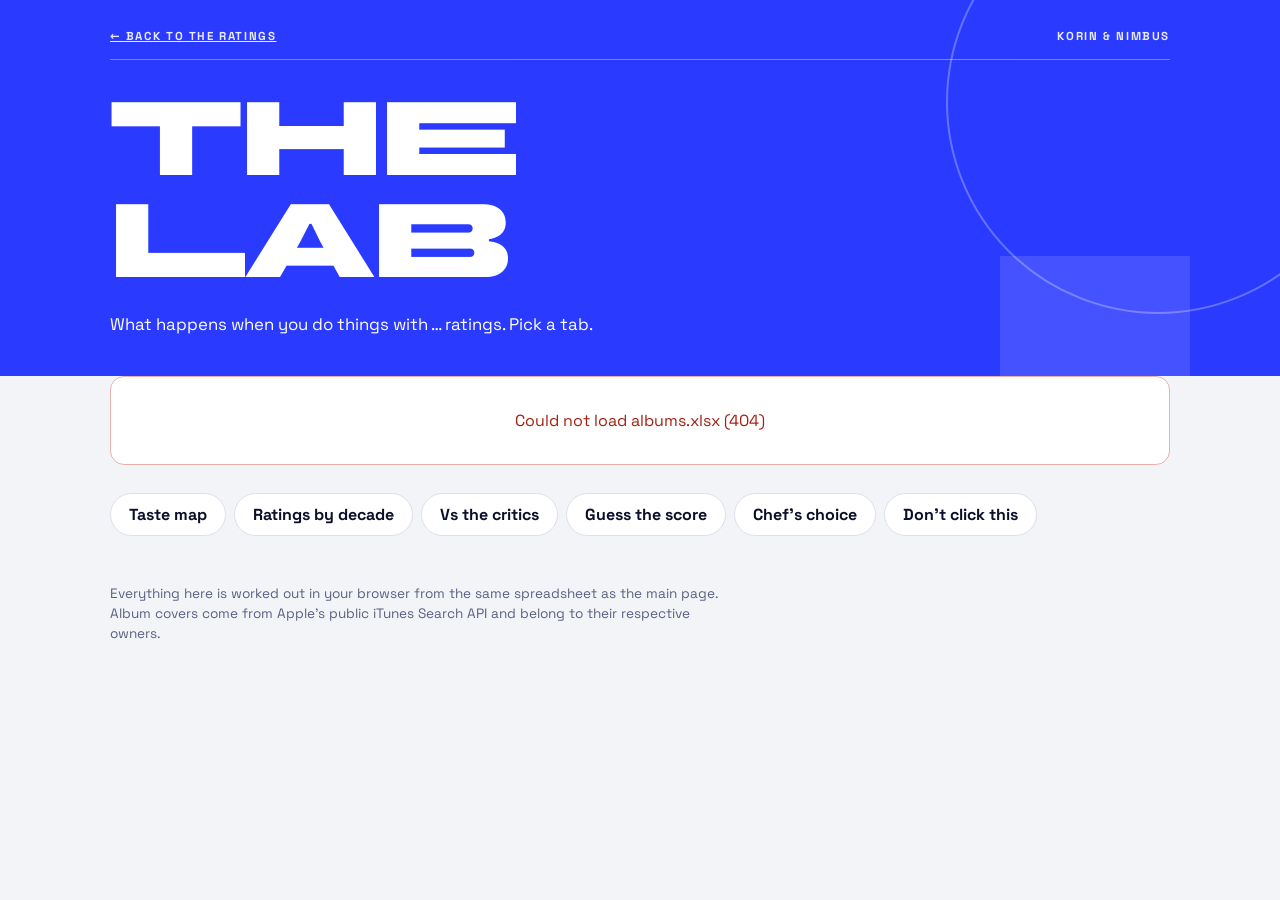
==== lab.html @ 5927545f "Major changed Major changes, backup locally saved." ====
<!DOCTYPE html>
<html lang="en">
<head>
<meta charset="UTF-8">
<meta name="viewport" content="width=device-width, initial-scale=1">
<title>The Lab – Korin &amp; Nimbus</title>
<meta name="description" content="A taste map, ratings by decade, us versus the critics, a guess-the-score game, recommendations and hot takes.">
<link rel="stylesheet" href="style.css">
<style>
/* ---- Guess the score: fixes ---- */
.g-main { grid-template-columns: 190px minmax(0, 1fr); align-items: start; }
.g-main > .cover { grid-area: auto; width: 100%; }      /* this was the stray little window: the cover was being put in the wrong grid cell */
.g-sliders { grid-template-columns: minmax(0, 1fr) minmax(0, 1fr); }
.g-res .score { min-width: 104px; }
.slider label { display: block; font-weight: 700; margin-bottom: 2px; }
.gval { display: flex; align-items: center; gap: 12px; height: 46px; }       /* fixed height = nothing jumps while you slide */
.gv { font-family: var(--font-display); font-size: 2rem; line-height: 1; white-space: nowrap; min-width: 6.2rem; }
.gv.jim { font-size: 1.55rem; background: linear-gradient(135deg, #f7c82a, #a87400 60%, #f0b90b); -webkit-background-clip: text; background-clip: text; color: transparent; }
.gg { font-size: .7rem; font-weight: 700; text-transform: uppercase; letter-spacing: .1em; width: 5.2em; text-align: center; padding: 4px 0; border-radius: 99px; border: 1px solid rgba(11,15,42,.12); }
.slider .ends { font-variant-numeric: tabular-nums; }
@media (max-width: 720px) { .g-main { grid-template-columns: minmax(0, 1fr); } .g-main > .cover { max-width: 190px; } .g-sliders { grid-template-columns: minmax(0, 1fr); } .gv { min-width: 0; } }

/* ---- shared bits for the new tabs ---- */
.pillrow { display: flex; flex-wrap: wrap; gap: 8px; margin: 0 0 14px; align-items: center; }
.pillrow .lbl { font-size: .72rem; font-weight: 700; letter-spacing: .12em; text-transform: uppercase; color: var(--muted); margin-right: 4px; }
.pillbtn { background: var(--card); border: 1px solid var(--line); border-radius: 99px; padding: 6px 14px; font-weight: 700; font-size: .85rem; cursor: pointer; }
.pillbtn[aria-pressed="true"] { background: var(--ink); border-color: var(--ink); color: #fff; }
.callout { background: var(--card); border: 1px dashed #b9bfd8; border-radius: 14px; padding: 20px 22px; max-width: 70ch; }
.callout h3 { margin: 0 0 8px; }
.callout code { background: var(--soft); padding: 1px 7px; border-radius: 6px; font-size: .92em; }
.callout ol { margin: 8px 0 0; padding-left: 20px; }
.glists { display: grid; grid-template-columns: repeat(auto-fit, minmax(300px, 1fr)); gap: 22px; margin-top: 26px; }
.glists h3 { margin: 0 0 4px; font-size: 1.05rem; }
.glists .hint { margin: 0 0 10px; color: var(--muted); font-size: .88rem; }
.glists a { display: block; padding: 8px 12px; margin-bottom: 7px; border: 1px solid var(--line); border-radius: 9px; background: var(--card); text-decoration: none; }
.glists a:hover { border-color: var(--blue); }
.glists a em { float: right; font-style: normal; font-weight: 700; color: var(--blue); margin-left: 10px; font-variant-numeric: tabular-nums; }
.glists a span { color: var(--muted); font-size: .85rem; }
.keyline { display: flex; flex-wrap: wrap; gap: 6px 20px; margin: 0 0 10px; font-size: .88rem; font-weight: 700; }

/* ---- Chef's choice ---- */
.chips { display: flex; flex-wrap: wrap; gap: 5px; margin: 0 0 2px; }
.chip { font-size: .66rem; font-weight: 700; letter-spacing: .1em; text-transform: uppercase; padding: 3px 9px; border-radius: 99px; background: var(--soft); color: var(--blue); }
.shelf-card .chips { margin-top: 2px; }
.rec-card { margin-top: 6px; }
.rec-reason { font-size: 1.02rem; margin: 14px 0 0; max-width: 60ch; }
.shelf { display: grid; grid-template-columns: repeat(auto-fill, minmax(180px, 1fr)); gap: 14px; margin-top: 12px; }
.shelf-card { background: var(--card); border: 1px solid var(--line); border-radius: 12px; padding: 10px; display: flex; flex-direction: column; gap: 6px; text-decoration: none; }
.shelf-card:hover { border-color: var(--blue); }
.shelf-card .cover { width: 100%; }
.shelf-card b { line-height: 1.15; }
.shelf-card small { color: var(--muted); }
.shelf-card .note { margin: 2px 0 0; padding-left: 10px; border-left: 3px solid var(--blue); font-size: .9rem; }
.shelf-card .sc { font-size: .82rem; font-weight: 700; margin-top: auto; padding-top: 4px; }
.sec-h { margin: 30px 0 2px; font-size: 1.15rem; }

/* ---- Hot takes ---- */
.warn { max-width: 560px; margin: 28px 0; text-align: center; background: var(--card); border: 2px solid var(--ink); border-radius: 16px; padding: 30px 22px; }
.warn .big { font-family: var(--font-display); font-size: clamp(1.8rem, 7vw, 3rem); color: #d1261b; line-height: 1; margin-bottom: 10px; }
.warn p { margin: 0 0 18px; color: var(--muted); }
.feed { display: grid; grid-template-columns: minmax(0, 1fr); gap: 18px; max-width: 700px; margin-top: 6px; }
.post { background: var(--card); border: 1px solid var(--line); border-radius: 14px; padding: 14px 16px 16px; }
.post.dilemma { border-left: 6px solid var(--blue); }
.post .vs { overflow-wrap: break-word; font-family: var(--font-display); font-size: clamp(1.05rem, 4vw, 1.8rem); line-height: 1.15; margin: 0 0 12px; }
.post .vs i { font-style: normal; color: var(--muted); padding: 0 .35em; font-size: .7em; }
.take { display: grid; grid-template-columns: 38px 1fr; gap: 4px 12px; margin-top: 12px; }
.avatar { width: 38px; height: 38px; display: grid; place-items: center; color: #fff; font-weight: 700; }
.avatar.n { background: var(--s1); border-radius: 50%; }
.avatar.k { background: var(--s2); border-radius: 9px; }
.take .who { font-weight: 700; }
.take .who small { color: var(--muted); font-weight: 400; margin-left: 6px; }
.take p { margin: 2px 0 0; font-size: 1.02rem; white-space: pre-line; }
.notake { margin: 0; color: var(--muted); font-style: italic; }
.bynum { margin-top: 14px; padding: 10px 12px; border-radius: 10px; background: var(--paper); font-size: .88rem; }
.bynum b { font-size: .68rem; letter-spacing: .12em; text-transform: uppercase; color: var(--muted); display: block; margin-bottom: 4px; }
.bynum div + div { margin-top: 2px; }
.bynum .verdict { margin-top: 6px; font-weight: 700; color: var(--blue); }
</style>
</head>
<body>
<header class="masthead lab-head">
  <div class="wrap">
    <div class="topline"><a href="index.html">← Back to the ratings</a><span>Korin &amp; Nimbus</span></div>
    <h1>The<br>Lab</h1>
    <div class="intro">
      <p>What happens when you do things with <span class="js-total">…</span> ratings. Pick a tab.</p>
    </div>
  </div>
</header>

<main class="wrap">
  <div id="problem"></div>
  <div class="tabs" role="tablist" aria-label="Lab sections">
    <button class="tab" role="tab" id="tab-map" aria-controls="panel-map" data-tab="map">Taste map</button>
    <button class="tab" role="tab" id="tab-decades" aria-controls="panel-decades" data-tab="decades">Ratings by decade</button>
    <button class="tab" role="tab" id="tab-critics" aria-controls="panel-critics" data-tab="critics">Vs the critics</button>
    <button class="tab" role="tab" id="tab-guess" aria-controls="panel-guess" data-tab="guess">Guess the score</button>
    <button class="tab" role="tab" id="tab-chef" aria-controls="panel-chef" data-tab="chef">Chef’s choice</button>
    <button class="tab" role="tab" id="tab-takes" aria-controls="panel-takes" data-tab="takes">Don’t click this</button>
  </div>

  <!-- 1. TASTE MAP -->
  <section class="tabpanel" role="tabpanel" id="panel-map" aria-labelledby="tab-map" hidden>
    <h2 class="lab-h">Where do we agree, and where don’t we?</h2>
    <p class="lab-sub">Every dot is an album. <span class="nm1"></span>’s score runs left to right, <span class="nm2"></span>’s runs bottom to top. Dots on the line are albums we scored the same. Hover or tap a dot, then open it.</p>
    <div class="filters"><label class="check"><input type="checkbox" id="only2"> Only albums where we differ by 2 or more points</label><span class="count" id="mapcount"></span></div>
    <div class="readout" id="mapfacts"></div>
    <div class="chart-box" id="mapbox"><div class="tip" id="maptip" hidden></div></div>
    <div id="mapsel"><p class="sel-hint">Tap a dot to see the album.</p></div>
    <details class="tableview"><summary>View as table</summary><div class="tablewrap" id="maptable"></div></details>
  </section>

  <!-- 2. DECADES -->
  <section class="tabpanel" role="tabpanel" id="panel-decades" aria-labelledby="tab-decades" hidden>
    <h2 class="lab-h">How much do we like each decade?</h2>
    <p class="lab-sub">The average rating of every album released in that decade. Faded rows have fewer than 3 albums, so read them with a pinch of salt. Click a decade to see its best albums.</p>
    <div class="readout" id="decfacts"></div>
    <div class="chart-box" id="decbox">
      <div class="dlegend" aria-hidden="true"><span><i class="key n"></i><span class="nm1"></span></span><span><i class="key k"></i><span class="nm2"></span></span></div>
      <div class="dhead"><span></span><div class="dscale" id="decscale"></div><span></span></div>
      <div id="decrows"></div>
      <div class="tip" id="dectip" hidden></div>
    </div>
    <details class="tableview"><summary>View as table</summary><div class="tablewrap" id="dectable"></div></details>
  </section>

  <!-- 3. VS THE CRITICS -->
  <section class="tabpanel" role="tabpanel" id="panel-critics" aria-labelledby="tab-critics" hidden>
    <h2 class="lab-h">Us versus <span class="critic-name"></span></h2>
    <div id="critsetup" hidden></div>
    <div id="critmain" hidden>
      <p class="lab-sub">Every dot is an album: the critics’ score runs left to right, ours bottom to top. Above the line we liked it more than they did; below it they liked it more than we did.</p>
      <div class="pillrow" id="critwho"><span class="lbl">Show</span></div>
      <div class="readout" id="critfacts"></div>
      <div class="chart-box" id="critbox"><div class="tip" id="crittip" hidden></div></div>
      <div id="critsel"><p class="sel-hint">Tap a dot to see the album.</p></div>
      <div class="glists" id="critlists"></div>
      <details class="tableview"><summary>View as table</summary><div class="tablewrap" id="crittable"></div></details>
    </div>
  </section>

  <!-- 4. GUESS THE SCORE -->
  <section class="tabpanel" role="tabpanel" id="panel-guess" aria-labelledby="tab-guess" hidden>
    <h2 class="lab-h">Guess the score</h2>
    <p class="lab-sub">Five albums. For each one, guess what <span class="nm1"></span> and <span class="nm2"></span> gave it. The closer you are, the more points. Up to 100 per album.</p>
    <div class="game" id="gamebox"></div>
  </section>

  <!-- 5. CHEF'S CHOICE -->
  <section class="tabpanel" role="tabpanel" id="panel-chef" aria-labelledby="tab-chef" hidden>
    <h2 class="lab-h">Chef’s choice</h2>
    <p class="lab-sub">Albums that deserve more ears: a first album from someone nobody knew, production that blew us away, a deep cut we can’t shut up about. Hand-picked, not calculated.</p>
    <div class="pillrow" id="cheftags" hidden><span class="lbl">Filter</span></div>
    <div id="chefsurprise"></div>
    <div id="chefshelf"></div>
    <div id="chefauto"></div>
  </section>

  <!-- 6. HOT TAKES -->
  <section class="tabpanel" role="tabpanel" id="panel-takes" aria-labelledby="tab-takes" hidden>
    <div class="warn" id="takesgate">
      <div class="big">Do not click this</div>
      <p>Hot takes ahead. Opinions on hip-hop’s biggest arguments. Friendships have been tested. You have been warned.</p>
      <button class="btn" id="takesgo">I’m clicking it anyway</button>
    </div>
    <div id="takesopen" hidden>
      <h2 class="lab-h">Hot takes</h2>
      <p class="lab-sub">The big arguments, settled by two people with a spreadsheet. The “by the numbers” boxes come from our own ratings.</p>
      <div class="feed" id="feed"></div>
    </div>
  </section>

  <footer>
    Everything here is worked out in your browser from the same spreadsheet as the main page.
    Album covers come from Apple’s public iTunes Search API and belong to their respective owners.
  </footer>
</main>

<script src="xlsx.full.min.js"></script>
<script src="ratings.js"></script>
<script>
/* ---------- helpers for charts ---------- */
const SVG_NS = "http://www.w3.org/2000/svg";
function sv(tag, attrs, parent) {                     // build an SVG element
  const e = document.createElementNS(SVG_NS, tag);
  for (const k in (attrs || {})) e.setAttribute(k, attrs[k]);
  if (parent) parent.append(e);
  return e;
}
const mean = list => list.length ? list.reduce((s, x) => s + x, 0) / list.length : null;
const r2d = n => n == null ? "–" : String(+n.toFixed(2));
const KEY1 = "var(--s1)", KEY2 = "var(--s2)";

function placeTip(tip, host, ev) {                    // put a tooltip next to the pointer, inside its box
  const hb = host.getBoundingClientRect();
  let left = ev.clientX - hb.left + 14, top = ev.clientY - hb.top + 14;
  tip.hidden = false;
  if (left + tip.offsetWidth > hb.width - 6) left = ev.clientX - hb.left - tip.offsetWidth - 14;
  tip.style.left = Math.max(6, left) + "px"; tip.style.top = Math.max(6, top) + "px";
}
function tipRow(tip, color, label, value) {            // a tooltip line: short colored stroke, name, value
  const row = h("div", "row"); const k = h("i"); k.style.background = color;
  row.append(k, label, h("strong", null, value)); tip.append(row);
}

/* ---------- 1. TASTE MAP ---------- */
let mapSel = null, mapHover = -1;
const mapEligible = () => albums.filter(a => a.r1 != null && a.r2 != null);

function renderMap() {
  const box = document.getElementById("mapbox"), tip = document.getElementById("maptip");
  const all = mapEligible();
  const only2 = document.getElementById("only2").checked;
  const data = all.filter(a => !only2 || a.diff >= 2);
  document.getElementById("mapcount").textContent = data.length + " of " + all.length + " albums";
  box.querySelector("svg")?.remove();
  if (!all.length) { box.append(h("p", "empty-note", "The map appears once albums have both ratings.")); return; }

  const W = Math.max(290, Math.min(720, box.clientWidth - 24)), H = W;
  const L = 46, R = 16, T = 16, B = 46, PW = W - L - R, PH = H - T - B;
  const lo = Math.max(0, Math.floor(Math.min(...all.flatMap(a => [a.r1, a.r2]))) - 1), hi = 10.5;
  const x = v => L + (v - lo) / (hi - lo) * PW, y = v => T + PH - (v - lo) / (hi - lo) * PH;
  const svg = sv("svg", { width: W, height: H, viewBox: "0 0 " + W + " " + H, role: "img", "aria-label": "Scatter plot of " + NAME_1 + "’s score against " + NAME_2 + "’s score for each album. A table version follows." }, box);

  for (let t = Math.ceil(lo); t <= 10; t++) {         // hairline grid and tick labels
    sv("line", { x1: x(t), x2: x(t), y1: T, y2: T + PH, stroke: "#e7e9f1" }, svg);
    sv("line", { x1: L, x2: L + PW, y1: y(t), y2: y(t), stroke: "#e7e9f1" }, svg);
    for (const [px, py, anchor] of [[x(t), T + PH + 16, "middle"], [L - 8, y(t) + 4, "end"]]) {
      const tx = sv("text", { x: px, y: py, "text-anchor": anchor, "font-size": 11, fill: "#5a6080" }, svg); tx.textContent = t;
    }
  }
  sv("line", { x1: x(lo), y1: y(lo), x2: x(hi), y2: y(hi), stroke: "#0b0f2a", "stroke-opacity": .35, "stroke-width": 1.5 }, svg);   // we agree
  const agree = sv("text", { x: x(hi) - 6, y: y(hi) + 18, "text-anchor": "end", "font-size": 11, fill: "#5a6080", transform: "rotate(-45 " + (x(hi) - 6) + " " + (y(hi) + 18) + ")" }, svg);
  agree.textContent = "we agree";
  const halo = { "font-size": 11.5, fill: "#5a6080", stroke: "#fff", "stroke-width": 3, "paint-order": "stroke", "font-weight": 700 };
  sv("text", { ...halo, x: L + 8, y: T + 18 }, svg).textContent = NAME_2 + " loves it, " + NAME_1 + " doesn’t";
  sv("text", { ...halo, x: L + PW - 8, y: T + PH - 10, "text-anchor": "end" }, svg).textContent = NAME_1 + " loves it, " + NAME_2 + " doesn’t";

  // axis titles with the same key shapes as the decade chart (circle = Nimbus, diamond = Korin)
  const cx = L + PW / 2, cy = T + PH / 2;
  sv("circle", { cx: cx - 52, cy: H - 9, r: 5, fill: "#2a3bff" }, svg);
  sv("text", { x: cx - 42, y: H - 5, "font-size": 12, "font-weight": 700, fill: "#0b0f2a" }, svg).textContent = NAME_1 + "’s score";
  sv("rect", { x: 11.5, y: cy - 4 - 52 + 40, width: 9, height: 9, fill: "#e8590c", transform: "rotate(45 16 " + (cy - 52 + 40) + ")" }, svg);
  sv("text", { x: 0, y: 0, "font-size": 12, "font-weight": 700, fill: "#0b0f2a", transform: "translate(14 " + (cy - 24) + ") rotate(-90)" }, svg).textContent = NAME_2 + "’s score";

  const pts = data.map(a => ({ a, px: x(a.r1), py: y(a.r2) }));
  for (const p of pts) sv("circle", { cx: p.px, cy: p.py, r: 5, fill: "#0b0f2a", "fill-opacity": .5, stroke: "#fff", "stroke-width": 1.5 }, svg);
  const ring = sv("circle", { r: 9, fill: "none", stroke: "#2a3bff", "stroke-width": 2.5 }, svg); ring.style.display = "none";
  const picked = sv("circle", { r: 8, fill: "#f4c430", stroke: "#0b0f2a", "stroke-width": 2 }, svg); picked.style.display = "none";
  const selPt = mapSel && pts.find(p => p.a === mapSel);
  if (selPt) { picked.setAttribute("cx", selPt.px); picked.setAttribute("cy", selPt.py); picked.style.display = ""; }

  const hit = sv("rect", { x: 0, y: 0, width: W, height: H, fill: "transparent" }, svg);   // nearest-point hit layer (dots are small, so we find the closest one)
  const nearest = ev => {
    const r = svg.getBoundingClientRect(), mx = ev.clientX - r.left, my = ev.clientY - r.top;
    let best = null, bd = 28 * 28;
    for (const p of pts) { const d = (p.px - mx) ** 2 + (p.py - my) ** 2; if (d < bd) { bd = d; best = p; } }
    return best;
  };
  hit.addEventListener("pointermove", ev => {
    const p = nearest(ev);
    if (!p) { ring.style.display = "none"; tip.hidden = true; return; }
    ring.setAttribute("cx", p.px); ring.setAttribute("cy", p.py); ring.style.display = "";
    tip.replaceChildren(h("small", null, p.a.artist), h("b", null, p.a.title));
    tipRow(tip, KEY1, NAME_1, fmt(p.a.r1)); tipRow(tip, KEY2, NAME_2, fmt(p.a.r2));
    tip.append(h("small", null, "Click to open"));
    placeTip(tip, box, ev);
  });
  hit.addEventListener("pointerleave", () => { ring.style.display = "none"; tip.hidden = true; });
  hit.addEventListener("click", ev => { const p = nearest(ev); if (p) selectMap(p.a); });

  document.getElementById("maptable").replaceChildren(mapTable(data));
}
function albumCard(a, extra) {                        // the compact album card (cover, titles, both scores, links)
  const row = h("article", "album compact");
  const info = h("div", "info");
  info.append(h("div", "meta", [a.year, a.by && "picked by " + a.by].filter(Boolean).join(" / ")), h("div", "title", a.title), h("div", "artist", a.artist));
  const r = extra || remark(a); if (r) info.append(h("div", "remark", r));
  const actions = h("div", "actions"); actions.append(spotifyLink(a));
  const open = h("a", "spotify", "Show in the full list →"); open.href = "index.html?album=" + encodeURIComponent(albumKey(a));
  actions.append(open); info.append(actions);
  const scores = h("div", "scores"); scores.append(scoreBox(NAME_1, a.r1, a.fav[0]), scoreBox(NAME_2, a.r2, a.fav[1]));
  row.append(makeCover(a, ioTop), info, scores);
  return row;
}
function selectMap(a) {
  mapSel = a;
  document.getElementById("mapsel").replaceChildren(albumCard(a));
  renderMap();
}
function mapTable(data) {
  const table = h("table"), head = h("tr");
  for (const t of ["Album", "Artist", NAME_1, NAME_2, "Gap"]) head.append(h("th", null, t));
  table.append(head);
  for (const a of [...data].sort((p, q) => q.diff - p.diff)) {
    const tr = h("tr"), td = h("td"), b = h("button", null, a.title);
    b.addEventListener("click", () => { selectMap(a); document.getElementById("mapsel").scrollIntoView({ behavior: "smooth", block: "center" }); });
    td.append(b); tr.append(td, h("td", null, a.artist), h("td", "n", fmt(a.r1)), h("td", "n", fmt(a.r2)), h("td", "n", fmt(a.diff)));
    table.append(tr);
  }
  return table;
}
function mapFacts() {
  const all = mapEligible(); const f = [];
  if (all.length >= 3) {
    f.push([Math.round(100 * all.filter(a => a.diff <= 1).length / all.length) + "%", "of albums within 1 point of each other"]);
    f.push([r2d(mean(all.map(a => a.diff))), "average gap between our scores"]);
    const gen = mean(all.map(a => a.r2 - a.r1));
    if (Math.abs(gen) >= 0.05) f.push([(gen > 0 ? NAME_2 : NAME_1), "is the more generous rater, by " + r2d(Math.abs(gen)) + " points on average"]);
  }
  document.getElementById("mapfacts").replaceChildren(...f.map(([big, small]) => { const d = h("div", "stat"); d.append(h("b", String(big).length > 8 ? "long" : null, big), h("small", null, small)); return d; }));
}

/* ---------- 2. DECADES ---------- */
function decadeRows() {
  const by = new Map();
  for (const a of albums) if (a.year != null && a.avg != null) { const d = Math.floor(a.year / 10) * 10; if (!by.has(d)) by.set(d, []); by.get(d).push(a); }
  return [...by].sort((p, q) => p[0] - q[0]).map(([d, list]) => ({
    d, list, n: list.length,
    m1: mean(list.map(a => a.r1).filter(v => v != null)), m2: mean(list.map(a => a.r2).filter(v => v != null)), m: mean(list.map(a => a.avg)),
  }));
}
function renderDecades() {
  const rows = decadeRows(), host = document.getElementById("decrows"), tip = document.getElementById("dectip"), box = document.getElementById("decbox");
  host.replaceChildren(); document.getElementById("decscale").replaceChildren();
  if (!rows.length) { host.append(h("p", "empty-note", "This chart needs a Year column and some ratings.")); return; }
  const lo = Math.max(0, Math.floor(Math.min(...rows.flatMap(r => [r.m1, r.m2].filter(v => v != null)))) - 1), hi = 10;
  const pos = v => ((v - lo) / (hi - lo) * 100);
  for (let t = lo; t <= hi; t++) { const s = h("span", null, String(t)); s.style.left = pos(t) + "%"; document.getElementById("decscale").append(s); }

  for (const r of rows) {
    const wrap = h("div");
    const b = h("button", "drow" + (r.n < 3 ? " few" : ""));
    b.setAttribute("aria-expanded", "false");
    const label = h("div", "dlabel"); label.append(h("b", null, r.d + "s"), h("small", null, r.n + (r.n === 1 ? " album" : " albums")));
    const track = h("div", "dtrack");
    for (let t = lo; t <= hi; t++) { const g = h("i", "dgrid"); g.style.left = pos(t) + "%"; track.append(g); }
    if (r.m1 != null && r.m2 != null) { const l = h("i", "dlink"); l.style.left = pos(Math.min(r.m1, r.m2)) + "%"; l.style.width = Math.abs(pos(r.m1) - pos(r.m2)) + "%"; track.append(l); }
    for (const [cls, v, name, color] of [["n", r.m1, NAME_1, KEY1], ["k", r.m2, NAME_2, KEY2]]) {
      if (v == null) continue;
      const dot = h("i", "dot " + cls); dot.style.left = pos(v) + "%";
      dot.addEventListener("pointerenter", ev => { tip.replaceChildren(h("small", null, r.d + "s, " + r.n + " albums")); tipRow(tip, color, name, r2d(v)); placeTip(tip, box, ev); });
      dot.addEventListener("pointermove", ev => placeTip(tip, box, ev));
      dot.addEventListener("pointerleave", () => { tip.hidden = true; });
      track.append(dot);
    }
    const vals = h("div", "dvals"); vals.append(h("span", null, NAME_1 + " " + r2d(r.m1)), h("span", null, NAME_2 + " " + r2d(r.m2)));
    b.append(label, track, vals);

    const top = h("div", "dtop"); top.hidden = true;
    b.addEventListener("click", () => {
      const open = top.hidden;
      if (open && !top.childElementCount) {
        top.append(h("h4", null, "Best of the " + r.d + "s"));
        for (const a of [...r.list].sort((p, q) => q.avg - p.avg).slice(0, 5)) {
          const link = h("a"); link.href = "index.html?album=" + encodeURIComponent(albumKey(a));
          link.append(h("em", null, r2d(a.avg)), h("b", null, a.title), h("br"), h("span", null, a.artist + (a.year ? " / " + a.year : "")));
          top.append(link);
        }
      }
      top.hidden = !open; b.setAttribute("aria-expanded", String(open));
    });
    wrap.append(b, top); host.append(wrap);
  }

  const solid = rows.filter(r => r.n >= 3 && r.m1 != null && r.m2 != null), f = [];
  if (solid.length >= 2) {
    const best = key => solid.reduce((p, q) => q[key] > p[key] ? q : p);
    const b1 = best("m1"), b2 = best("m2"), gap = solid.reduce((p, q) => Math.abs(q.m1 - q.m2) > Math.abs(p.m1 - p.m2) ? q : p);
    f.push([b1.d + "s", NAME_1 + "’s favorite decade (" + r2d(b1.m1) + ")"]);
    f.push([b2.d + "s", NAME_2 + "’s favorite decade (" + r2d(b2.m2) + ")"]);
    f.push([gap.d + "s", "the decade we disagree on most (" + r2d(Math.abs(gap.m1 - gap.m2)) + " points apart)"]);
  }
  document.getElementById("decfacts").replaceChildren(...f.map(([big, small]) => { const d = h("div", "stat"); d.append(h("b", null, big), h("small", null, small)); return d; }));

  const table = h("table"), head = h("tr");
  for (const t of ["Decade", "Albums", NAME_1, NAME_2, "Both"]) head.append(h("th", null, t));
  table.append(head);
  for (const r of rows) { const tr = h("tr"); tr.append(h("td", null, r.d + "s"), h("td", "n", String(r.n)), h("td", "n", r2d(r.m1)), h("td", "n", r2d(r.m2)), h("td", "n", r2d(r.m))); table.append(tr); }
  document.getElementById("dectable").replaceChildren(table);
}

/* ---------- 3. GUESS THE SCORE ---------- */
const ROUNDS = 5, POINTS_PER_GUESS = 50, FULL_MARKS_WITHIN = 3;   // a guess earns points if it is within 3 points of the real score
let G = null;
const guessPoints = err => Math.round(Math.max(0, 1 - err / FULL_MARKS_WITHIN) * POINTS_PER_GUESS);
function shuffle(list) { const a = [...list]; for (let i = a.length - 1; i > 0; i--) { const j = Math.floor(Math.random() * (i + 1)); [a[i], a[j]] = [a[j], a[i]]; } return a; }
function bestScore(set) { try { if (set != null) localStorage.setItem("guessBest.v1", String(set)); return +(localStorage.getItem("guessBest.v1") || 0); } catch (e) { return 0; } }

function startGame() {
  const pool = mapEligible();
  G = { picks: shuffle(pool).slice(0, ROUNDS), i: 0, total: 0, log: [], phase: "guess", g1: 7.5, g2: 7.5 };
  renderGame();
}
const guessText = n => n === 10 ? "Jimmey" : n.toFixed(1);   // a guess of 10 is called Jimmey, like everywhere else
function sliderBox(name, key) {
  const wrap = h("div", "slider"), id = "g-" + key;
  const label = h("label", null, name + " gave it…"); label.htmlFor = id;
  const val = h("div", "gval"), out = h("output", "gv"), chip = h("span", "gg");
  out.htmlFor = id; val.append(out, chip);
  const paint = () => {                               // the value box has a fixed size, so nothing jumps while you slide
    const n = G[key], g = grade(n);
    out.textContent = guessText(n); out.className = "gv" + (n === 10 ? " jim" : "");
    chip.textContent = g; chip.className = "gg g-" + g;
  };
  const input = h("input"); input.type = "range"; input.id = id; input.min = 0; input.max = 10; input.step = 0.1; input.value = G[key];
  input.addEventListener("input", () => { G[key] = +input.value; paint(); });
  paint();
  const ends = h("div", "ends"); ends.append(h("span", null, "0"), h("span", null, "Jimmey"));
  wrap.append(label, val, input, ends);
  return wrap;
}
function renderGame() {
  const box = document.getElementById("gamebox");
  box.replaceChildren();
  if (!G.picks.length) { box.append(h("p", "empty-note", "The game needs a few albums with both ratings.")); return; }
  if (G.i >= G.picks.length) { renderFinal(box); return; }
  const a = G.picks[G.i];

  const top = h("div", "g-top");
  top.append(h("span", null, "Album " + (G.i + 1) + " of " + G.picks.length), h("span", null, "Your score: " + G.total));
  box.append(top);

  const main = h("div", "g-main"), info = h("div");
  info.append(h("div", "meta", [a.year, a.genres.length && a.genres.join(", "), a.by && "picked by " + a.by].filter(Boolean).join(" / ")),
              h("div", "title", a.title), h("div", "artist", a.artist));
  const links = h("div", "actions"); links.append(spotifyLink(a)); info.append(links);

  if (G.phase === "guess") {
    const sl = h("div", "g-sliders"); sl.append(sliderBox(NAME_1, "g1"), sliderBox(NAME_2, "g2")); info.append(sl);
    const act = h("div", "g-actions"), go = h("button", "btn", "Lock it in");
    go.addEventListener("click", () => {
      const e1 = Math.abs(G.g1 - a.r1), e2 = Math.abs(G.g2 - a.r2), p1 = guessPoints(e1), p2 = guessPoints(e2);
      G.total += p1 + p2; G.log.push({ a, g1: G.g1, g2: G.g2, e1, e2, p1, p2 }); G.phase = "reveal"; renderGame();
    });
    act.append(go); info.append(act);
  } else {
    const L = G.log[G.log.length - 1], res = h("div", "g-result");
    for (const [name, guess, real, err, pts, fav] of [[NAME_1, L.g1, a.r1, L.e1, L.p1, a.fav[0]], [NAME_2, L.g2, a.r2, L.e2, L.p2, a.fav[1]]]) {
      const card = h("div", "g-res"), line = h("div", "line"), txt = h("div", "txt");
      txt.append(h("b", null, err < 0.05 ? "Spot on!" : "Off by " + r2d(err)), h("span", null, "You said " + guessText(guess)), h("br"), h("span", "g-pts", "+" + pts + " points"));
      line.append(scoreBox(name, real, fav), txt);
      card.append(h("div", "who", name), line); res.append(card);
    }
    info.append(res);
    const r = remark(a); if (r) info.append(h("div", "remark g-remark", r));
    const act = h("div", "g-actions"), next = h("button", "btn", G.i + 1 >= G.picks.length ? "See my result" : "Next album");
    next.addEventListener("click", () => { G.i++; G.phase = "guess"; G.g1 = G.g2 = 7.5; renderGame(); });
    act.append(next); info.append(act);
  }
  main.append(makeCover(a, ioTop), info); box.append(main);
}
function renderFinal(box) {
  const max = G.picks.length * POINTS_PER_GUESS * 2, pct = G.total / max;
  const prev = bestScore(); if (Math.round(pct * 100) > prev) bestScore(Math.round(pct * 100));
  const rank = pct >= .8 ? "You basically are one of us." : pct >= .6 ? "You know our taste." : pct >= .4 ? "Not bad. Listen to more albums with us." : "Did you even read our ratings?";
  const fin = h("div", "g-final");
  fin.append(h("div", "big", G.total + " / " + max), h("h3", null, rank), h("p", null, "Your best so far: " + Math.max(prev, Math.round(pct * 100)) + "% of the points"));
  box.append(fin);
  const table = h("table"), head = h("tr");
  for (const t of ["Album", NAME_1 + " (you / real)", NAME_2 + " (you / real)", "Points"]) head.append(h("th", null, t));
  table.append(head);
  for (const L of G.log) {
    const tr = h("tr"); tr.append(h("td", null, L.a.title + " – " + L.a.artist), h("td", "n", guessText(L.g1) + " / " + guessText(L.a.r1)), h("td", "n", guessText(L.g2) + " / " + guessText(L.a.r2)), h("td", "n", String(L.p1 + L.p2)));
    table.append(tr);
  }
  const wrap = h("div", "tablewrap"); wrap.append(table); box.append(wrap);
  const act = h("div", "g-actions"), again = h("button", "btn", "Play again");
  again.addEventListener("click", startGame); act.append(again); box.append(act);
}

/* ---------- 3b. VS THE CRITICS ---------- */
/* Needs an optional "Critic Score" column in the Excel file (0-10 or 0-100). The name shown comes from CRITIC_SOURCE in ratings.js. */
let critSel = null, critWho = "avg";
const critAll = () => albums.filter(a => a.critic != null && a.avg != null);
const critY = a => critWho === "r1" ? a.r1 : critWho === "r2" ? a.r2 : a.avg;
const critRows = () => critAll().filter(a => critY(a) != null);
function pearson(xs, ys) {
  const mx = mean(xs), my = mean(ys); let sxy = 0, sxx = 0, syy = 0;
  xs.forEach((x, i) => { const dx = x - mx, dy = ys[i] - my; sxy += dx * dy; sxx += dx * dx; syy += dy * dy; });
  return sxx && syy ? sxy / Math.sqrt(sxx * syy) : null;
}
function setupCritics() {
  const who = document.getElementById("critwho");
  if (who.dataset.built) return; who.dataset.built = "1";
  for (const [k, label] of [["avg", "Both of us"], ["r1", NAME_1], ["r2", NAME_2]]) {
    const b = h("button", "pillbtn", label); b.dataset.k = k; b.type = "button";
    b.addEventListener("click", () => { critWho = k; critSel = null; document.getElementById("critsel").replaceChildren(h("p", "sel-hint", "Tap a dot to see the album.")); renderCritics(); });
    who.append(b);
  }
}
function renderCritics() {
  const setup = document.getElementById("critsetup"), main = document.getElementById("critmain");
  const total = critAll().length;
  if (total < 1) {
    main.hidden = true; setup.hidden = false;
    const c = h("div", "callout");
    c.append(h("h3", null, "Not set up yet"));
    c.append(h("p", null, "This tab compares our scores with " + CRITIC_SOURCE + "’s. It needs one extra column in your Excel file:"));
    const ol = h("ol");
    for (const t of ["Add a column named Critic Score (next to the other columns).", "For each album, type the critic score: 7.8 works, and so does 78 (anything above 10 is read as out of 100).", "Save, push, done. Rows without a score are simply skipped. The name above (" + CRITIC_SOURCE + ") can be changed in ratings.js."]) ol.append(h("li", null, t));
    c.append(ol); setup.replaceChildren(c); return;
  }
  setup.hidden = true; main.hidden = false;
  setupCritics();
  document.querySelectorAll("#critwho .pillbtn").forEach(b => b.setAttribute("aria-pressed", String(b.dataset.k === critWho)));
  const data = critRows(), box = document.getElementById("critbox"), tip = document.getElementById("crittip");
  const yName = critWho === "avg" ? "Our average" : critWho === "r1" ? NAME_1 + "’s score" : NAME_2 + "’s score";

  // facts
  const f = [], gap = a => critY(a) - a.critic;
  f.push([total + " albums", "have a " + CRITIC_SOURCE + " score" + (total < 8 ? ". Add more for sharper results." : "")]);
  const mg = mean(data.map(gap));
  if (data.length >= 3) {
    const who = critWho === "avg" ? "we rate" : (critWho === "r1" ? NAME_1 : NAME_2) + " rates";
    f.push([(mg >= 0 ? "+" : "−") + r2d(Math.abs(mg)), Math.abs(mg) < .05 ? who + " right at " + CRITIC_SOURCE + "’s level on average" : who + " " + (mg > 0 ? "higher" : "lower") + " than " + CRITIC_SOURCE + " on average"]);
  }
  const both = critAll().filter(a => a.r1 != null && a.r2 != null);
  if (both.length >= 3) {
    const d1 = mean(both.map(a => Math.abs(a.r1 - a.critic))), d2 = mean(both.map(a => Math.abs(a.r2 - a.critic)));
    if (Math.abs(d1 - d2) >= .05) f.push([d1 < d2 ? NAME_1 : NAME_2, "is closer to " + CRITIC_SOURCE + " (average gap " + r2d(Math.min(d1, d2)) + " vs " + r2d(Math.max(d1, d2)) + ")"]);
  }
  if (data.length >= 8) {
    const r = pearson(data.map(a => a.critic), data.map(critY));
    if (r != null) f.push([r2d(r), r >= .7 ? "we mostly agree with " + CRITIC_SOURCE + " (1 = always)" : r >= .4 ? "we loosely follow " + CRITIC_SOURCE + " (1 = always)" : "we’re on our own planet (1 = always agree, 0 = no link)"]);
  }
  document.getElementById("critfacts").replaceChildren(...f.map(([big, small]) => { const d = h("div", "stat"); d.append(h("b", String(big).length > 8 ? "long" : null, big), h("small", null, small)); return d; }));

  // chart
  box.querySelector("svg")?.remove();
  const W = Math.max(290, Math.min(720, box.clientWidth - 24)), H = W;
  const L = 46, R = 16, T = 16, B = 46, PW = W - L - R, PH = H - T - B;
  const lo = Math.max(0, Math.floor(Math.min(...data.flatMap(a => [a.critic, critY(a)]))) - 1), hi = 10.5;
  const x = v => L + (v - lo) / (hi - lo) * PW, y = v => T + PH - (v - lo) / (hi - lo) * PH;
  const svg = sv("svg", { width: W, height: H, viewBox: "0 0 " + W + " " + H, role: "img", "aria-label": "Scatter plot of " + CRITIC_SOURCE + "’s score against our score for each album. A table version follows." }, box);
  for (let t = Math.ceil(lo); t <= 10; t++) {
    sv("line", { x1: x(t), x2: x(t), y1: T, y2: T + PH, stroke: "#e7e9f1" }, svg);
    sv("line", { x1: L, x2: L + PW, y1: y(t), y2: y(t), stroke: "#e7e9f1" }, svg);
    for (const [px, py, anchor] of [[x(t), T + PH + 16, "middle"], [L - 8, y(t) + 4, "end"]]) sv("text", { x: px, y: py, "text-anchor": anchor, "font-size": 11, fill: "#5a6080" }, svg).textContent = t;
  }
  sv("line", { x1: x(lo), y1: y(lo), x2: x(hi), y2: y(hi), stroke: "#0b0f2a", "stroke-opacity": .35, "stroke-width": 1.5 }, svg);
  sv("text", { x: x(hi) - 6, y: y(hi) + 18, "text-anchor": "end", "font-size": 11, fill: "#5a6080", transform: "rotate(-45 " + (x(hi) - 6) + " " + (y(hi) + 18) + ")" }, svg).textContent = "same as the critics";
  const halo = { "font-size": 11.5, fill: "#5a6080", stroke: "#fff", "stroke-width": 3, "paint-order": "stroke", "font-weight": 700 };
  sv("text", { ...halo, x: L + 8, y: T + 18 }, svg).textContent = "We liked it more";
  sv("text", { ...halo, x: L + PW - 8, y: T + PH - 10, "text-anchor": "end" }, svg).textContent = "Critics liked it more";
  sv("text", { x: L + PW / 2, y: H - 5, "text-anchor": "middle", "font-size": 12, "font-weight": 700, fill: "#0b0f2a" }, svg).textContent = CRITIC_SOURCE + " score";
  sv("text", { x: 0, y: 0, "font-size": 12, "font-weight": 700, fill: "#0b0f2a", "text-anchor": "middle", transform: "translate(13 " + (T + PH / 2) + ") rotate(-90)" }, svg).textContent = yName;

  const mark = (px, py, extra) => critWho === "r2"
    ? sv("rect", { x: px - 4.6, y: py - 4.6, width: 9.2, height: 9.2, fill: "#e8590c", stroke: "#fff", "stroke-width": 1.5, transform: "rotate(45 " + px + " " + py + ")", ...extra }, svg)
    : sv("circle", { cx: px, cy: py, r: 5, fill: critWho === "r1" ? "#2a3bff" : "#0b0f2a", "fill-opacity": critWho === "r1" ? 1 : .5, stroke: "#fff", "stroke-width": 1.5, ...extra }, svg);
  const pts = data.map(a => ({ a, px: x(a.critic), py: y(critY(a)) }));
  pts.forEach(p => mark(p.px, p.py));
  const ring = sv("circle", { r: 9, fill: "none", stroke: "#2a3bff", "stroke-width": 2.5 }, svg); ring.style.display = "none";
  const picked = sv("circle", { r: 8, fill: "#f4c430", stroke: "#0b0f2a", "stroke-width": 2 }, svg); picked.style.display = "none";
  const sp = critSel && pts.find(p => p.a === critSel);
  if (sp) { picked.setAttribute("cx", sp.px); picked.setAttribute("cy", sp.py); picked.style.display = ""; }
  const hit = sv("rect", { x: 0, y: 0, width: W, height: H, fill: "transparent" }, svg);
  const nearest = ev => { const r = svg.getBoundingClientRect(), mx = ev.clientX - r.left, my = ev.clientY - r.top; let best = null, bd = 28 * 28; for (const p of pts) { const d = (p.px - mx) ** 2 + (p.py - my) ** 2; if (d < bd) { bd = d; best = p; } } return best; };
  hit.addEventListener("pointermove", ev => {
    const p = nearest(ev);
    if (!p) { ring.style.display = "none"; tip.hidden = true; return; }
    ring.setAttribute("cx", p.px); ring.setAttribute("cy", p.py); ring.style.display = "";
    tip.replaceChildren(h("small", null, p.a.artist), h("b", null, p.a.title));
    tipRow(tip, "#5a6080", CRITIC_SOURCE, fmt(p.a.critic)); tipRow(tip, critWho === "r2" ? KEY2 : critWho === "r1" ? KEY1 : "#0b0f2a", yName, fmt(critY(p.a)));
    tip.append(h("small", null, "Click to open")); placeTip(tip, box, ev);
  });
  hit.addEventListener("pointerleave", () => { ring.style.display = "none"; tip.hidden = true; });
  hit.addEventListener("click", ev => { const p = nearest(ev); if (p) selectCritic(p.a); });

  // the two lists
  const lists = document.getElementById("critlists"); lists.replaceChildren();
  const make = (title, hint, arr, sign) => {
    const col = h("div"); col.append(h("h3", null, title), h("p", "hint", hint));
    if (!arr.length) col.append(h("p", "hint", "Nothing that far apart (1+ points) yet."));
    for (const a of arr) {
      const link = h("a"); link.href = "index.html?album=" + encodeURIComponent(albumKey(a));
      link.append(h("em", null, (gap(a) > 0 ? "+" : "−") + r2d(Math.abs(gap(a)))), h("b", null, a.title), h("br"), h("span", null, a.artist + " · " + CRITIC_SOURCE + " " + fmt(a.critic) + " · " + yName.toLowerCase() + " " + fmt(critY(a))));
      col.append(link);
    }
    return col;
  };
  const sorted = [...data].sort((p, q) => gap(q) - gap(p));
  lists.append(make("Hidden gems", "We liked these a lot more than " + CRITIC_SOURCE + " did.", sorted.filter(a => gap(a) >= 1).slice(0, 5), 1),
               make("Critics’ darlings", "We liked these a lot less than " + CRITIC_SOURCE + " did.", sorted.slice().reverse().filter(a => gap(a) <= -1).slice(0, 5), -1));

  // table
  const table = h("table"), head = h("tr");
  for (const t of ["Album", "Artist", CRITIC_SOURCE, NAME_1, NAME_2, "Gap"]) head.append(h("th", null, t));
  table.append(head);
  for (const a of [...data].sort((p, q) => Math.abs(gap(q)) - Math.abs(gap(p)))) {
    const tr = h("tr"), td = h("td"), b = h("button", null, a.title);
    b.addEventListener("click", () => { selectCritic(a); document.getElementById("critsel").scrollIntoView({ behavior: "smooth", block: "center" }); });
    td.append(b); tr.append(td, h("td", null, a.artist), h("td", "n", fmt(a.critic)), h("td", "n", fmt(a.r1)), h("td", "n", fmt(a.r2)), h("td", "n", (gap(a) > 0 ? "+" : "") + r2d(gap(a))));
    table.append(tr);
  }
  document.getElementById("crittable").replaceChildren(table);
}
function selectCritic(a) {
  critSel = a;
  const g = critY(a) - a.critic;
  const text = Math.abs(g) < .5 ? CRITIC_SOURCE + " and us are on the same page." : g > 0 ? "We liked it " + r2d(g) + " points more than " + CRITIC_SOURCE + "." : CRITIC_SOURCE + " liked it " + r2d(-g) + " points more than we did.";
  document.getElementById("critsel").replaceChildren(albumCard(a, text));
  renderCritics();
}

/* ---------- 5. CHEF'S CHOICE ---------- */
/* Hand-picked in the Excel file, column "Chef's Choice". Write a short note on the albums you want to push.
   Optional tags go in square brackets in front of the note, e.g.   [Debut, Production] A kid nobody knew. Listen to the drums.
   (tags become filter buttons; they can be anything: Debut, Production, Deep cut, Underrated, Late night...) */
let chefTag = "", chefCurrent = null;
const chefPicks = () => albums.filter(a => a.recPick).sort((p, q) => ((q.date ?? -Infinity) - (p.date ?? -Infinity)) || (q.row - p.row));
const chips = tags => { const d = h("div", "chips"); tags.forEach(t => d.append(h("span", "chip", t))); return d; };
function shelfCard(a, note, tags) {
  const c = h("a", "shelf-card"); c.href = "index.html?album=" + encodeURIComponent(albumKey(a));
  c.append(makeCover(a, ioTop), h("b", null, a.title), h("small", null, a.artist + (a.year ? " · " + a.year : "")));
  if (tags && tags.length) c.append(chips(tags));
  if (note) c.append(h("p", "note", note));
  c.append(h("div", "sc", NAME_1 + " " + fmt(a.r1) + " / " + NAME_2 + " " + fmt(a.r2) + (a.critic != null ? " · " + CRITIC_SOURCE + " " + fmt(a.critic) : "")));
  return c;
}
function renderChef() {
  const picks = chefPicks(), pills = document.getElementById("cheftags"), shelf = document.getElementById("chefshelf"), sur = document.getElementById("chefsurprise"), auto = document.getElementById("chefauto");
  // tag buttons (case-insensitive, built from whatever you typed)
  const tags = new Map(); picks.forEach(a => a.recTags.forEach(t => { const k = fold(t); if (!tags.has(k)) tags.set(k, { label: t, n: 0 }); tags.get(k).n++; }));
  if (chefTag && !tags.has(chefTag)) chefTag = "";
  pills.hidden = tags.size === 0;
  pills.replaceChildren(pills.firstElementChild || h("span", "lbl", "Filter"));
  if (tags.size) for (const [k, label] of [["", "All"], ...[...tags].sort((p, q) => q[1].n - p[1].n).map(([k, v]) => [k, v.label])]) {
    const b = h("button", "pillbtn", label); b.type = "button"; b.setAttribute("aria-pressed", String(k === chefTag));
    b.addEventListener("click", () => { chefTag = k; chefCurrent = null; renderChef(); }); pills.append(b);
  }
  const shown = picks.filter(a => !chefTag || a.recTags.some(t => fold(t) === chefTag));

  shelf.replaceChildren(); sur.replaceChildren();
  if (!picks.length) {
    const c = h("div", "callout");
    c.append(h("h3", null, "The shelf is still empty"), h("p", null, "This page is filled by hand, straight from the Excel file:"));
    const ol = h("ol");
    for (const t of ["Add a column named Chef’s Choice.", "On any album you want to push, write why in a sentence: “first album from a guy nobody knew”, “the drums are unreal”…", "Optional: put tags in square brackets in front, like [Debut, Production] The drums are unreal. Tags become filter buttons."]) ol.append(h("li", null, t));
    c.append(ol); shelf.append(c);
  } else {
    const row = h("div", "g-actions"), btn = h("button", "btn", chefCurrent ? "Another one" : "Surprise me"); btn.type = "button";
    btn.addEventListener("click", () => {
      let pick = shown[Math.floor(Math.random() * shown.length)];
      if (shown.length > 1) while (pick === chefCurrent) pick = shown[Math.floor(Math.random() * shown.length)];
      chefCurrent = pick; drawSurprise(); btn.textContent = "Another one";
    });
    row.append(btn); sur.append(row);
    const holder = h("div", "rec-card"); holder.id = "chefcard"; sur.append(holder);
    function drawSurprise() {
      const a = chefCurrent; if (!a) return;
      const w = h("div"); w.append(albumCard(a, a.rec || "Chef’s choice"));
      if (a.recTags.length) w.append(chips(a.recTags));
      holder.replaceChildren(w);
    }
    drawSurprise();
    shelf.append(h("h3", "sec-h", shown.length + (shown.length === 1 ? " pick" : " picks")));
    const grid = h("div", "shelf"); shown.forEach(a => grid.append(shelfCard(a, a.rec, a.recTags))); shelf.append(grid);
  }

  // automatic extra: only if the Excel file has critic scores
  auto.replaceChildren();
  const gems = critAll().filter(a => !a.recPick && a.avg - a.critic >= 1.5).sort((p, q) => (q.avg - q.critic) - (p.avg - p.critic)).slice(0, 6);
  if (gems.length) {
    auto.append(h("h3", "sec-h", "Underrated by the numbers"), h("p", "lab-sub", "No hand-picking here: these are the albums we liked at least 1.5 points more than " + CRITIC_SOURCE + " did."));
    const grid = h("div", "shelf"); gems.forEach(a => grid.append(shelfCard(a))); auto.append(grid);
  }
}

/* ---------- 6. HOT TAKES ("Don't click this") ---------- */
/* Add your own arguments and takes here. Each entry compares two sides.
     artist("Drake")                      an artist (give several spellings in a list: artist(["Tupac", "2Pac"]))
     era("Before 2000", a => a.year < 2000)  anything you can test on an album
   takes: [ { by: "Nimbus", text: "Your take here." }, { by: "Korin", text: "Their take here." } ]
   The "by the numbers" box is worked out from the ratings in the Excel file automatically. */
const artistHas = (a, names) => [].concat(names).some(n => (" " + nk(a.artist) + " ").includes(" " + nk(n) + " "));
const artist = names => ({ label: [].concat(names)[0], match: a => artistHas(a, names) });
const era = (label, test) => ({ label, match: test });
const TAKES = [
  { a: artist("Drake"), b: artist("Kendrick Lamar"), takes: [
    // { by: "Nimbus", text: "Write your take here." },
    // { by: "Korin", text: "Write your take here." },
  ] },
  { a: artist("Jay-Z"), b: artist("Nas"), takes: [] },
  { a: artist(["Tupac", "2Pac"]), b: artist(["The Notorious B.I.G.", "Biggie"]), takes: [] },
  { a: artist("Kanye West"), b: artist("Jay-Z"), takes: [] },
  { a: era("Before 2000", a => a.year != null && a.year < 2000), b: era("2000 and later", a => a.year != null && a.year >= 2000), takes: [] },
];
function numbersBox(d) {
  const A = albums.filter(d.a.match), B = albums.filter(d.b.match);
  if (!A.length || !B.length) return null;
  const box = h("div", "bynum"); box.append(h("b", null, "By the numbers"));
  const leans = [];
  for (const [name, key] of [[NAME_1, "r1"], [NAME_2, "r2"]]) {
    const ma = mean(A.map(x => x[key]).filter(v => v != null)), mb = mean(B.map(x => x[key]).filter(v => v != null));
    if (ma == null || mb == null) continue;
    const lean = Math.abs(ma - mb) < .05 ? "" : ma > mb ? d.a.label : d.b.label; leans.push(lean);
    box.append(h("div", null, name + ": " + d.a.label + " " + r2d(ma) + " vs " + d.b.label + " " + r2d(mb) + (lean ? " → " + lean : " → dead heat")));
  }
  box.append(h("div", null, d.a.label + ": " + A.length + (A.length === 1 ? " album" : " albums") + " · " + d.b.label + ": " + B.length + (B.length === 1 ? " album" : " albums") + (Math.min(A.length, B.length) < 3 ? " (tiny sample, don’t quote us)" : "")));
  if (leans.length === 2) box.append(h("div", "verdict", leans[0] && leans[0] === leans[1] ? "The spreadsheet is unanimous: " + leans[0] + "." : "Split decision. This one stays open."));
  return box;
}
function renderTakes() {
  const feed = document.getElementById("feed"); feed.replaceChildren();
  for (const d of TAKES) {
    const post = h("article", "post dilemma"), vs = h("div", "vs");
    vs.append(d.a.label, h("i", null, "vs"), d.b.label); post.append(vs);
    if (d.takes.length) for (const t of d.takes) {
      const first = fold(t.by) === fold(NAME_1), row = h("div", "take"), body = h("div");
      body.append(h("div", "who", t.by), h("p", null, t.text));
      row.append(h("div", "avatar " + (first ? "n" : "k"), (t.by || "?")[0].toUpperCase()), body);
      post.append(row);
    } else post.append(h("p", "notake", "No take filed yet. Suspicious. Someone has to pick a side."));
    const nb = numbersBox(d); if (nb) post.append(nb);
    feed.append(post);
  }
}
document.getElementById("takesgo").addEventListener("click", () => {
  document.getElementById("takesgate").hidden = true; document.getElementById("takesopen").hidden = false; renderTakes();
});

/* ---------- tabs ---------- */
const TABS = ["map", "decades", "critics", "guess", "chef", "takes"], drawn = {};
const DRAW = { map: () => { mapFacts(); renderMap(); }, decades: renderDecades, critics: renderCritics, guess: startGame, chef: renderChef, takes: () => {} };
function showTab(name, push) {
  if (!TABS.includes(name)) name = "map";
  for (const t of TABS) {
    document.getElementById("tab-" + t).setAttribute("aria-selected", String(t === name));
    document.getElementById("panel-" + t).hidden = t !== name;
  }
  if (!drawn[name]) { drawn[name] = true; DRAW[name](); }
  else if (name === "map") renderMap();                  // the charts need the real width again
  else if (name === "critics") renderCritics();
  if (push) history.replaceState(null, "", "#" + name);
}
document.querySelectorAll(".tab").forEach(b => b.addEventListener("click", () => showTab(b.dataset.tab, true)));
window.addEventListener("hashchange", () => showTab(location.hash.slice(1)));
document.getElementById("only2").addEventListener("change", renderMap);
let resizeTimer; window.addEventListener("resize", () => { clearTimeout(resizeTimer); resizeTimer = setTimeout(() => { if (!document.getElementById("panel-map").hidden && drawn.map) renderMap(); if (!document.getElementById("panel-critics").hidden && drawn.critics) renderCritics(); }, 120); });

loadAll().then(() => {
  document.querySelectorAll(".js-total").forEach(el => el.textContent = albums.length);
  document.querySelectorAll(".nm1").forEach(el => el.textContent = NAME_1);
  document.querySelectorAll(".nm2").forEach(el => el.textContent = NAME_2);
  document.querySelectorAll(".critic-name").forEach(el => el.textContent = CRITIC_SOURCE);
  showTab(location.hash.slice(1));
}).catch(err => {
  document.getElementById("problem").append(h("div", "error", location.protocol === "file:"
    ? "Browsers block reading files when a page is opened by double-clicking it. Open it through GitHub Pages instead, or use the Live Server extension in VS Code."
    : err.message));
});
</script>
</body>
</html>
---- style.css ----
/* ---------- 0. FONTS (both free under the SIL Open Font License, files live in /fonts) ---------- */
  @font-face { font-family: "BBH Bartle"; font-display: swap; src: url("fonts/BBHBartle-Regular.ttf") format("truetype"); }
  @font-face { font-family: "Space Grotesk"; font-weight: 400; font-display: swap; src: url("fonts/space-grotesk-latin-400.woff2") format("woff2");
    unicode-range: U+0000-00FF,U+0131,U+0152-0153,U+02BB-02BC,U+02C6,U+02DA,U+02DC,U+0304,U+0308,U+0329,U+2000-206F,U+20AC,U+2122,U+2191,U+2193,U+2212,U+2215,U+FEFF,U+FFFD; }
  @font-face { font-family: "Space Grotesk"; font-weight: 400; font-display: swap; src: url("fonts/space-grotesk-latin-ext-400.woff2") format("woff2");
    unicode-range: U+0100-02BA,U+02BD-02C5,U+02C7-02CC,U+02CE-02D7,U+02DD-02FF,U+0304,U+0308,U+0329,U+1D00-1DBF,U+1E00-1E9F,U+1EF2-1EFF,U+2020,U+20A0-20AB,U+20AD-20C0,U+2113,U+2C60-2C7F,U+A720-A7FF; }
  @font-face { font-family: "Space Grotesk"; font-weight: 700; font-display: swap; src: url("fonts/space-grotesk-latin-700.woff2") format("woff2");
    unicode-range: U+0000-00FF,U+0131,U+0152-0153,U+02BB-02BC,U+02C6,U+02DA,U+02DC,U+0304,U+0308,U+0329,U+2000-206F,U+20AC,U+2122,U+2191,U+2193,U+2212,U+2215,U+FEFF,U+FFFD; }
  @font-face { font-family: "Space Grotesk"; font-weight: 700; font-display: swap; src: url("fonts/space-grotesk-latin-ext-700.woff2") format("woff2");
    unicode-range: U+0100-02BA,U+02BD-02C5,U+02C7-02CC,U+02CE-02D7,U+02DD-02FF,U+0304,U+0308,U+0329,U+1D00-1DBF,U+1E00-1E9F,U+1EF2-1EFF,U+2020,U+20A0-20AB,U+20AD-20C0,U+2113,U+2C60-2C7F,U+A720-A7FF; }

  /* ---------- 1. COLORS & FONTS (change these first!) ---------- */
  :root {
    color-scheme: light;
    --blue:  #2a3bff;       /* the one accent color */
    --soft:  #e9ecff;       /* very light blue, for small highlights */
    --paper: #f3f4f8;       /* page background */
    --card:  #ffffff;       /* album cards */
    --ink:   #0b0f2a;       /* text */
    --muted: #5a6080;       /* secondary text */
    --line:  #dde0ec;       /* hairlines and borders */
    --font-display: "BBH Bartle", "Arial Black", sans-serif;      /* caps only, no accents: use for short labels */
    --font: "Space Grotesk", system-ui, -apple-system, "Segoe UI", sans-serif;
  }

  /* the grade colors: gold for a perfect 10 (Jimmey / FAV), then one blue running from strong (S) to almost white (Bean) */
  .g-Jimmey { background: linear-gradient(135deg, #ffe58a 0%, #f4c430 55%, #dba115 100%); color: #2b1d00; }
  .g-S      { background: #2a3bff; color: #fff; }
  .g-A      { background: #5362ff; color: #fff; }
  .g-B      { background: #8f9aff; color: var(--ink); }
  .g-C      { background: #bcc3ff; color: var(--ink); }
  .g-D      { background: #dadeff; color: var(--ink); }
  .g-Bean   { background: #f2f3f8; color: var(--muted); }

  /* ---------- 2. PAGE ---------- */
  * { box-sizing: border-box; }
  body { margin: 0; background: var(--paper); color: var(--ink); font-family: var(--font); line-height: 1.45; }
  .wrap { max-width: 1100px; margin: 0 auto; padding: 0 20px; }
  button { font: inherit; color: inherit; }
  :focus-visible { outline: 3px solid var(--blue); outline-offset: 2px; }

  /* masthead: a blue band with a very large title */
  .masthead { background: var(--blue); color: #fff; position: relative; overflow: hidden; padding: 28px 0 56px; }
  .masthead::before { content: ""; position: absolute; right: -90px; top: -110px; width: 420px; height: 420px; border-radius: 50%;
                      border: 2px solid rgba(255,255,255,.28); }
  .masthead::after  { content: ""; position: absolute; right: 90px; bottom: -70px; width: 190px; height: 190px; background: rgba(255,255,255,.12); }
  .masthead .wrap { position: relative; z-index: 1; }
  .topline { display: flex; flex-wrap: wrap; justify-content: space-between; gap: 6px 24px; font-size: .72rem; font-weight: 700;
             letter-spacing: .14em; text-transform: uppercase; opacity: .9; padding-bottom: 14px; border-bottom: 1px solid rgba(255,255,255,.4); }
  h1 { margin: 40px 0 36px; font-family: var(--font-display); font-weight: 400; text-transform: uppercase;
       font-size: clamp(2.4rem, 10.8vw, 8rem); line-height: .98; letter-spacing: -.01em; }
  .intro { max-width: 640px; }
  .intro p { margin: 0 0 10px; font-size: 1.12rem; }
  .intro p:last-child { margin-bottom: 0; }

  /* section headings */
  .sec-head { display: flex; align-items: baseline; flex-wrap: wrap; gap: 4px 14px; border-top: 1px solid var(--ink); padding-top: 10px; margin: 44px 0 18px; }
  .sec-head h2 { margin: 0; font-family: var(--font-display); font-weight: 400; font-size: .82rem; letter-spacing: .05em; text-transform: uppercase; }
  .sec-head span { color: var(--muted); font-size: .9rem; }

  /* "us": each person's average and top 4 */
  .us { margin-top: 40px; }
  .us-head { font-weight: 700; margin-bottom: 14px; }
  .us-head b { font-family: var(--font-display); font-weight: 400; color: var(--blue); font-size: 1.3rem; margin-right: 6px; }
  .us-head small { font-weight: 400; color: var(--muted); margin-left: 8px; }
  .us-grid { display: grid; grid-template-columns: 1fr 1fr; gap: 20px; }
  .person { background: var(--card); border: 1px solid var(--line); border-radius: 14px; padding: 18px 18px 20px; }
  .person .who { font-size: .72rem; font-weight: 700; letter-spacing: .14em; text-transform: uppercase; color: var(--muted); }
  .person .avg { font-family: var(--font-display); font-size: clamp(3rem, 8vw, 4.8rem); line-height: 1.02; color: var(--blue); }
  .person .avg small { font-family: var(--font); font-size: .85rem; color: var(--muted); margin-left: 8px; }
  .top4-label { margin-top: 14px; font-size: .72rem; font-weight: 700; letter-spacing: .14em; text-transform: uppercase; display: flex; gap: 8px; align-items: center; }
  .top4-label::after { content: ""; height: 1px; background: var(--line); flex: 1; }
  .top4 { display: grid; grid-template-columns: repeat(4, minmax(0, 1fr)); gap: 8px; margin-top: 10px; }
  .poster { background: none; border: 0; padding: 0; text-align: left; cursor: pointer; min-width: 0; width: 100%; display: block; }
  .poster .cover { width: 100%; border-radius: 6px; transition: transform .15s; }
  .poster:hover .cover { transform: translateY(-2px); }
  .poster .pt { overflow-wrap: anywhere; font-size: .74rem; font-weight: 700; line-height: 1.2; margin-top: 6px; display: -webkit-box; -webkit-line-clamp: 2; -webkit-box-orient: vertical; overflow: hidden; }
  .slot { aspect-ratio: 1; border: 2px dashed var(--line); border-radius: 6px; display: grid; place-items: center; text-align: center;
          color: var(--muted); font-size: .68rem; line-height: 1.2; padding: 4px; }

  /* small album cards (now listening, latest rated) */
  .minis { display: grid; gap: 16px; grid-template-columns: repeat(auto-fill, minmax(200px, 1fr)); }
  .mini { background: var(--card); border: 1px solid var(--line); border-radius: 12px; overflow: hidden; }
  .mini .cover { border: 0; border-radius: 0; border-bottom: 1px solid var(--line); width: 100%; }
  .mini.click { cursor: pointer; }
  .mini-body { padding: 12px 14px 14px; }
  .mini-title { font-weight: 700; line-height: 1.2; display: -webkit-box; -webkit-line-clamp: 2; -webkit-box-orient: vertical; overflow: hidden; min-height: 2.4em; }
  .mini-artist { color: var(--muted); font-size: .92rem; margin-top: 2px; overflow: hidden; text-overflow: ellipsis; white-space: nowrap; }
  .mini-scores { display: flex; gap: 6px; margin-top: 10px; }
  .chip { flex: 1; border-radius: 8px; padding: 5px 6px 6px; text-align: center; border: 1px solid rgba(11,15,42,.1); }
  .chip .w { display: block; font-size: .6rem; font-weight: 700; letter-spacing: .1em; text-transform: uppercase; opacity: .8; }
  .chip .n { font-family: var(--font-display); font-size: 1.05rem; }
  .mini-meta { margin-top: 10px; font-size: .78rem; font-weight: 700; letter-spacing: .06em; text-transform: uppercase; color: var(--blue); }
  .spotify { display: inline-block; margin-top: 8px; font-size: .82rem; font-weight: 700; color: var(--ink); text-decoration: underline; text-underline-offset: 3px; }
  .spotify:hover { color: var(--blue); }
  .empty-note { color: var(--muted); }

  /* controls (the search itself is unchanged, only the looks) */
  .controls { display: flex; flex-wrap: wrap; gap: 12px; align-items: center; margin: 0 0 16px; }
  .controls input[type="search"], .controls select {
    font: inherit; color: var(--ink); background: var(--card); border: 1px solid var(--line); border-radius: 10px; padding: 11px 14px;
  }
  .controls input[type="search"] { flex: 1 1 260px; }
  .check { display: flex; gap: 8px; align-items: center; font-size: .92rem; cursor: pointer; }
  .check input { width: 18px; height: 18px; accent-color: var(--blue); }
  .count { margin-left: auto; color: var(--muted); font-size: .9rem; }

  .pills { display: flex; flex-wrap: wrap; gap: 8px; margin: 0 0 18px; }
  .pill { background: var(--card); border: 1px solid var(--line); border-radius: 99px; padding: 5px 13px; font-weight: 700; font-size: .85rem; cursor: pointer; }
  .pill small { font-weight: 400; color: var(--muted); margin-left: 4px; }
  .pill[aria-pressed="true"] { background: var(--blue); border-color: var(--blue); color: #fff; }
  .pill[aria-pressed="true"] small { color: #fff; opacity: .8; }

  .legend-wrap { margin: 0 0 22px; }
  .legend-wrap summary { cursor: pointer; font-weight: 700; font-size: .9rem; padding: 4px 0 10px; }
  .legend-wrap ul { list-style: none; margin: 0; padding: 0; display: grid; grid-template-columns: repeat(7, 1fr); border: 1px solid var(--line); border-radius: 10px; overflow: hidden; }
  .legend-wrap li { padding: 10px 12px; font-size: .85rem; }
  .legend-wrap li b { display: block; font-family: var(--font-display); font-weight: 400; font-size: .8rem; letter-spacing: .04em; text-transform: uppercase; }
  .legend-wrap p { margin: 8px 0 0; font-size: .85rem; color: var(--muted); }

  /* ---------- 3. ONE ALBUM ---------- */
  .album {
    display: grid; gap: 18px 22px;
    grid-template-columns: 132px 1fr auto;
    grid-template-areas: "cover info scores" "picks picks picks" "related related related";
    background: var(--card); border: 1px solid var(--line); border-radius: 14px; padding: 18px; margin-bottom: 16px;
  }
  .flash { animation: flash 1.8s ease-out; }
  @keyframes flash { 0% { box-shadow: 0 0 0 5px var(--blue); } 100% { box-shadow: 0 0 0 0 rgba(42,59,255,0); } }
  .cover { grid-area: cover; position: relative; aspect-ratio: 1; border: 1px solid var(--line); border-radius: 8px;
           background: var(--c, #dadeff); overflow: hidden; display: grid; place-items: center; align-self: start; }
  .cover .initial { font-weight: 700; font-size: 2.8rem; color: var(--ink); opacity: .5; }
  .cover img { position: absolute; inset: 0; width: 100%; height: 100%; object-fit: cover; }

  .info { grid-area: info; min-width: 0; }
  .meta { font-size: .72rem; font-weight: 700; text-transform: uppercase; letter-spacing: .1em; color: var(--muted); }
  .meta span + span::before { content: "/"; margin: 0 8px; opacity: .5; }
  .title { font-weight: 700; font-size: clamp(1.35rem, 3.6vw, 1.85rem); line-height: 1.1; letter-spacing: -.015em; margin: 6px 0 3px; overflow-wrap: anywhere; }
  .artist { font-size: 1.05rem; color: var(--muted); }
  .remark { display: inline-block; background: var(--soft); color: var(--blue); border-radius: 99px; padding: 3px 12px; font-weight: 700; font-size: .85rem; margin-top: 12px; }
  .comment { margin: 12px 0 0; padding-left: 12px; border-left: 3px solid var(--blue); color: var(--ink); }
  .actions { display: flex; flex-wrap: wrap; align-items: center; gap: 8px 16px; margin-top: 12px; }
  .actions .spotify { margin-top: 0; }
  .toggle { background: none; border: 1px solid var(--ink); border-radius: 99px; padding: 4px 13px; cursor: pointer; font-weight: 700; font-size: .82rem; }
  .toggle[aria-expanded="true"] { background: var(--ink); color: #fff; }

  /* the two score blocks, tinted by grade (gold for a 10) */
  .scores { grid-area: scores; display: flex; gap: 8px; align-self: start; }
  .score { min-width: 96px; text-align: center; border-radius: 10px; padding: 9px 12px 10px; border: 1px solid rgba(11,15,42,.1); }
  .score .who { font-size: .66rem; font-weight: 700; text-transform: uppercase; letter-spacing: .12em; opacity: .85; }
  .score .num { font-family: var(--font-display); font-size: 2rem; line-height: 1.15; }
  .score .grade { display: block; font-size: .7rem; font-weight: 700; text-transform: uppercase; letter-spacing: .1em; opacity: .85; }
  .g-Jimmey .num, .g-Jimmey .n { -webkit-text-stroke: .045em currentColor; }   /* makes the gold numbers bolder */
  .score.g-Jimmey { border-color: rgba(120, 80, 0, .35); }

  /* favorite song / feature / instrumental / cover: four labeled tiles */
  .picks { grid-area: picks; display: grid; gap: 10px; grid-template-columns: repeat(auto-fit, minmax(180px, 1fr)); }
  .tile { border: 1px solid var(--line); border-radius: 10px; overflow: hidden; background: var(--card); display: flex; flex-direction: column; }
  .tile .tag { font-size: .66rem; font-weight: 700; text-transform: uppercase; letter-spacing: .12em; padding: 4px 12px; }
  .k-song .tag    { background: var(--blue); color: #fff; }
  .k-feature .tag { background: #8f9aff; color: var(--ink); }
  .k-instr .tag   { background: var(--ink); color: #fff; }
  .k-cover .tag   { background: #e3e5ef; color: var(--muted); }
  .tile-body { padding: 9px 12px 11px; font-weight: 700; flex: 1; }
  .tile-body .line + .line { margin-top: 6px; }
  .tile-body .who { display: block; font-size: .64rem; text-transform: uppercase; letter-spacing: .1em; font-weight: 400; color: var(--muted); }
  .tile-body .none { color: var(--line); }
  .both { display: inline-block; vertical-align: middle; margin-left: 8px; background: var(--soft); color: var(--blue); border-radius: 4px;
          font-size: .6rem; padding: 1px 6px; letter-spacing: .1em; text-transform: uppercase; }

  /* connections panel (opens when you click "Connections") */
  .related { grid-area: related; border-top: 1px dashed var(--line); padding-top: 16px; display: grid; gap: 18px 24px; grid-template-columns: repeat(auto-fit, minmax(240px, 1fr)); }
  .related[hidden] { display: none; }
  .rel-group h4 { margin: 0 0 8px; font-size: .7rem; letter-spacing: .12em; text-transform: uppercase; color: var(--muted); }
  .rel-item { display: block; width: 100%; text-align: left; background: var(--paper); border: 1px solid var(--line); border-radius: 8px; padding: 8px 10px; margin-bottom: 6px; cursor: pointer; }
  .rel-item:hover { border-color: var(--blue); }
  .rel-item em { float: right; font-style: normal; font-weight: 700; color: var(--blue); margin-left: 8px; }
  .rel-item b { display: block; }
  .rel-item span { color: var(--muted); font-size: .85rem; }

  .more { display: block; margin: 22px auto 0; background: var(--card); border: 1px solid var(--ink); border-radius: 99px; padding: 10px 24px; font-weight: 700; cursor: pointer; }
  .more[hidden] { display: none; }

  /* fun facts */
  .facts { display: flex; flex-wrap: wrap; gap: 20px 40px; }
  .stat { border-left: 3px solid var(--blue); padding-left: 14px; }
  .stat b { display: block; font-size: 1.6rem; line-height: 1.1; letter-spacing: -.01em; }
  .stat b.long { font-size: 1.05rem; max-width: 26ch; padding-top: .3rem; line-height: 1.2; }
  .stat small { color: var(--muted); font-size: .85rem; display: block; max-width: 30ch; }

  .empty, .error { padding: 32px; text-align: center; background: var(--card); border: 1px solid var(--line); border-radius: 14px; }
  .error { color: #a3200f; border-color: #e7b2a9; }
  footer { margin: 48px 0 56px; font-size: .85rem; color: var(--muted); max-width: 70ch; }

  /* phones */
  @media (max-width: 720px) {
    .us-grid { grid-template-columns: 1fr; }
    .album { grid-template-columns: 92px 1fr; grid-template-areas: "cover info" "scores scores" "picks picks" "related related"; padding: 14px; }
    .cover .initial { font-size: 1.9rem; }
    .score { flex: 1; }
    .scores { width: 100%; }
    .picks { grid-template-columns: 1fr 1fr; }
    .minis { grid-template-columns: repeat(2, 1fr); }
    .count { margin-left: 0; width: 100%; }
    .legend-wrap ul { grid-template-columns: repeat(4, 1fr); }
    .masthead::before { width: 260px; height: 260px; right: -150px; top: 40px; }
    .masthead::after { width: 110px; height: 110px; right: 20px; }
  }
  @media (prefers-reduced-motion: reduce) { .flash { animation: none; } .poster .cover { transition: none; } }

/* ---------- LAB LINK (on the home page) ---------- */
.lab-link { display: inline-flex; flex-wrap: wrap; align-items: center; gap: 4px 14px; margin-top: 28px; padding: 12px 18px;
            border: 2px solid #fff; border-radius: 12px; color: #fff; text-decoration: none; font-weight: 700; }
.lab-link span { font-weight: 400; opacity: .92; font-size: .92rem; }
.lab-link:hover, .lab-link:focus-visible { background: #fff; color: var(--blue); }
.topline a { color: inherit; }

/* ---------- THE LAB (lab.html) ---------- */
:root { --s1: #2a3bff; --s2: #e8590c; --grid: #e7e9f1; }   /* chart colors: Nimbus = blue circles, Korin = vermilion diamonds */
.lab-head { padding-bottom: 40px; }
.lab-head h1 { font-size: clamp(2.6rem, 11vw, 6.5rem); margin: 28px 0 20px; }
.lab-head .intro p { font-size: 1.05rem; }
.tabs { display: flex; flex-wrap: wrap; gap: 8px; margin: 28px 0 4px; }
.tab { background: var(--card); border: 1px solid var(--line); border-radius: 99px; padding: 9px 18px; font-weight: 700; cursor: pointer; }
.tab[aria-selected="true"] { background: var(--ink); border-color: var(--ink); color: #fff; }
.tabpanel[hidden] { display: none; }
.lab-h { font-size: clamp(1.4rem, 3vw, 2rem); letter-spacing: -.015em; margin: 28px 0 6px; line-height: 1.1; }
.lab-sub { color: var(--muted); max-width: 64ch; margin: 0 0 18px; }
.filters { display: flex; flex-wrap: wrap; gap: 14px; align-items: center; margin: 0 0 14px; }
.readout { display: flex; flex-wrap: wrap; gap: 14px 36px; margin: 0 0 18px; }

.chart-box { position: relative; background: var(--card); border: 1px solid var(--line); border-radius: 14px; padding: 12px; }
.chart-box svg { display: block; max-width: 100%; margin: 0 auto; overflow: visible; touch-action: pan-y; }
.chart-box svg text { font-family: var(--font); }
.tip { position: absolute; pointer-events: none; background: var(--ink); color: #fff; border-radius: 8px; padding: 8px 11px; font-size: .82rem; line-height: 1.35; max-width: 230px; z-index: 5; box-shadow: 0 4px 14px rgba(11,15,42,.25); }
.tip[hidden] { display: none; }
.tip b { display: block; font-size: .95rem; }
.tip small { display: block; opacity: .75; margin-bottom: 3px; }
.tip .row { display: flex; gap: 8px; align-items: center; }
.tip .row i { display: inline-block; width: 12px; height: 3px; border-radius: 2px; flex: none; }
.tip .row strong { margin-left: auto; padding-left: 10px; }

.album.compact { grid-template-areas: "cover info scores"; margin: 16px 0 0; }
.sel-hint { color: var(--muted); margin: 14px 2px 0; font-size: .92rem; }

details.tableview { margin-top: 14px; }
details.tableview summary { cursor: pointer; font-weight: 700; font-size: .9rem; padding: 6px 0; }
.tablewrap { max-height: 380px; overflow: auto; border: 1px solid var(--line); border-radius: 10px; background: var(--card); }
.tablewrap table { width: 100%; border-collapse: collapse; font-size: .88rem; }
.tablewrap th, .tablewrap td { text-align: left; padding: 7px 12px; border-bottom: 1px solid var(--line); }
.tablewrap th { position: sticky; top: 0; background: var(--paper); font-size: .7rem; letter-spacing: .1em; text-transform: uppercase; color: var(--muted); }
.tablewrap td.n { font-variant-numeric: tabular-nums; }
.tablewrap button { background: none; border: 0; padding: 0; font-weight: 700; text-align: left; cursor: pointer; text-decoration: underline; text-underline-offset: 3px; }

/* decades */
.dlegend { display: flex; flex-wrap: wrap; gap: 6px 22px; margin: 0 0 12px; font-size: .9rem; font-weight: 700; }
.key { display: inline-block; width: 12px; height: 12px; margin-right: 8px; vertical-align: -1px; }
.key.n { border-radius: 50%; background: var(--s1); }
.key.k { background: var(--s2); transform: rotate(45deg) scale(.85); }
.dhead, .drow { display: grid; grid-template-columns: 84px 1fr 124px; gap: 0 16px; align-items: center; }
.dscale { position: relative; height: 18px; color: var(--muted); font-size: .72rem; }
.dscale span { position: absolute; transform: translateX(-50%); }
.drow { width: 100%; padding: 9px 0; border: 0; border-top: 1px solid var(--grid); background: none; text-align: left; cursor: pointer; font: inherit; color: inherit; }
.drow:hover { background: var(--paper); }
.dlabel b { display: block; font-size: 1.05rem; }
.dlabel small { color: var(--muted); font-size: .78rem; }
.dtrack { position: relative; height: 30px; }
.dgrid { position: absolute; top: 0; bottom: 0; width: 1px; background: var(--grid); }
.dlink { position: absolute; top: 50%; height: 2px; margin-top: -1px; background: #b9bfd8; }
.dot { position: absolute; top: 50%; width: 14px; height: 14px; margin: -7px 0 0 -7px; box-shadow: 0 0 0 2px var(--card); }
.dot.n { border-radius: 50%; background: var(--s1); }
.dot.k { background: var(--s2); transform: rotate(45deg) scale(.82); }
.dvals { font-size: .85rem; font-variant-numeric: tabular-nums; line-height: 1.3; }
.dvals span { display: block; }
.drow.few .dtrack, .drow.few .dvals { opacity: .5; }
.dtop { padding: 4px 0 16px 100px; }
.dtop h4 { margin: 0 0 8px; font-size: .7rem; letter-spacing: .12em; text-transform: uppercase; color: var(--muted); }
.dtop a { display: block; padding: 7px 10px; margin-bottom: 6px; border: 1px solid var(--line); border-radius: 8px; background: var(--paper); text-decoration: none; max-width: 560px; }
.dtop a:hover { border-color: var(--blue); }
.dtop a em { float: right; font-style: normal; font-weight: 700; color: var(--blue); margin-left: 10px; }
.dtop a span { color: var(--muted); font-size: .85rem; }

/* guess the score */
.game { background: var(--card); border: 1px solid var(--line); border-radius: 14px; padding: 20px; }
.g-top { display: flex; flex-wrap: wrap; justify-content: space-between; gap: 6px 20px; font-weight: 700; color: var(--muted); font-size: .78rem; letter-spacing: .12em; text-transform: uppercase; margin-bottom: 16px; }
.g-main { display: grid; grid-template-columns: 190px 1fr; gap: 22px; }
.g-main .cover { width: 100%; }
.g-sliders { display: grid; grid-template-columns: 1fr 1fr; gap: 22px; margin-top: 20px; }
.slider label { display: flex; justify-content: space-between; align-items: baseline; font-weight: 700; margin-bottom: 4px; }
.slider output { font-family: var(--font-display); font-size: 2rem; line-height: 1.1; }
.slider input[type="range"] { width: 100%; accent-color: var(--blue); height: 28px; }
.slider .ends { display: flex; justify-content: space-between; color: var(--muted); font-size: .72rem; }
.btn { font-weight: 700; border-radius: 99px; padding: 11px 26px; border: 1px solid var(--ink); background: var(--ink); color: #fff; cursor: pointer; }
.btn.alt { background: var(--card); color: var(--ink); }
.g-actions { margin-top: 22px; display: flex; flex-wrap: wrap; gap: 10px 14px; align-items: center; }
.g-result { margin-top: 20px; display: grid; grid-template-columns: 1fr 1fr; gap: 16px; }
.g-res { border: 1px solid var(--line); border-radius: 12px; padding: 14px; }
.g-res .who { font-size: .72rem; font-weight: 700; letter-spacing: .12em; text-transform: uppercase; color: var(--muted); }
.g-res .line { display: flex; align-items: center; gap: 12px; margin-top: 8px; }
.g-res .score { min-width: 86px; }
.g-res .txt { font-size: .92rem; }
.g-res .txt b { display: block; font-size: 1.05rem; }
.g-pts { color: var(--blue); font-weight: 700; }
.g-remark { margin-top: 16px; }
.g-final { text-align: center; padding: 10px 0 6px; }
.g-final .big { font-family: var(--font-display); font-size: clamp(3rem, 12vw, 6rem); color: var(--blue); line-height: 1; }
.g-final p { margin: 6px 0; color: var(--muted); }
.g-final h3 { margin: 4px 0 0; font-size: 1.4rem; }

@media (max-width: 720px) {
  .album.compact { grid-template-areas: "cover info" "scores scores"; }
  .dhead, .drow { grid-template-columns: 64px 1fr 92px; gap: 0 10px; }
  .dtop { padding-left: 0; }
  .g-main { grid-template-columns: 1fr; }
  .g-main .cover { max-width: 190px; }
  .g-sliders, .g-result { grid-template-columns: 1fr; }
}
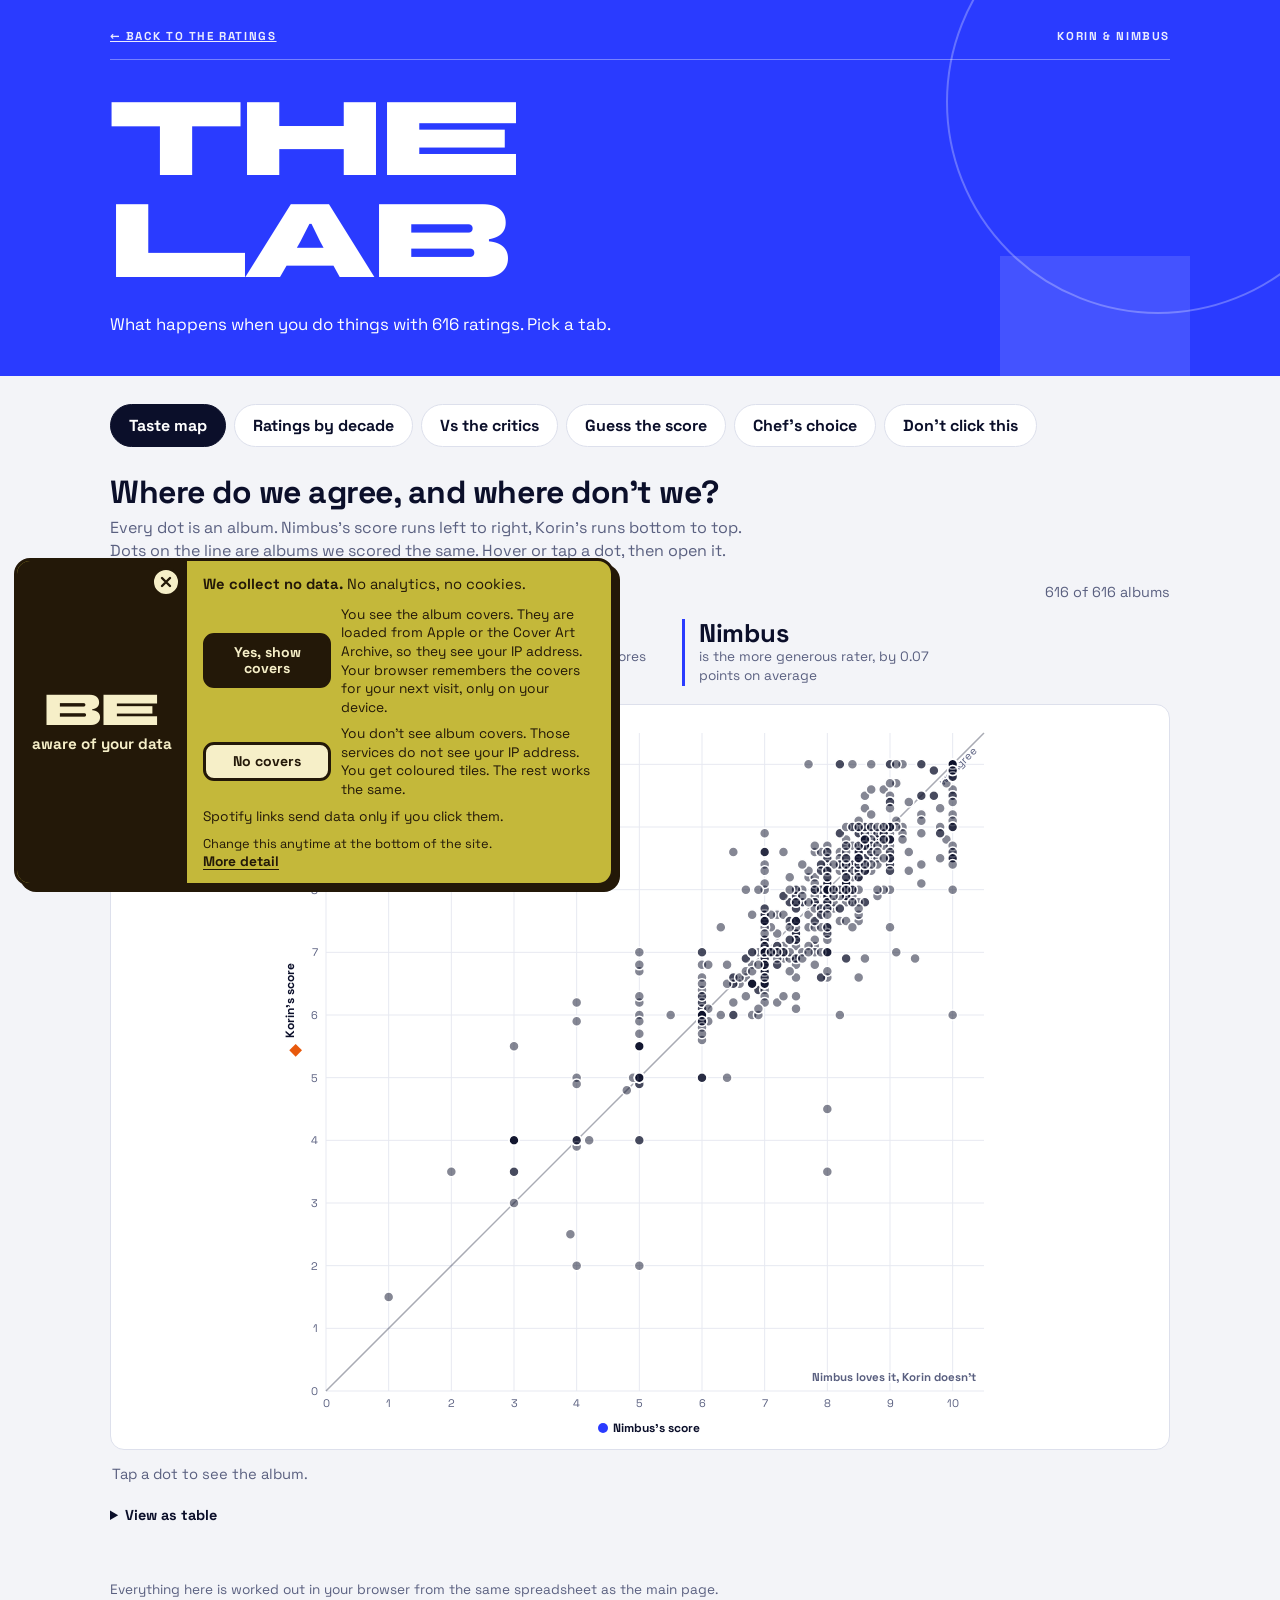
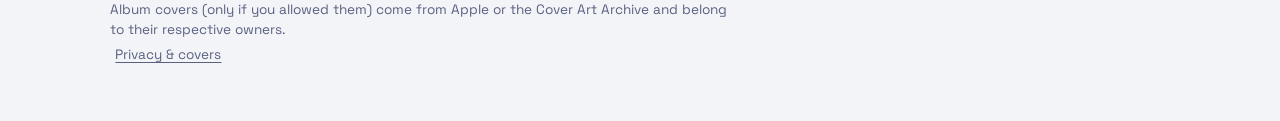
==== commit f387c52e: "good version aot 181126" ====
--- a/lab.html
+++ b/lab.html
@@ -6,6 +6,7 @@
 <title>The Lab – Korin &amp; Nimbus</title>
 <meta name="description" content="A taste map, ratings by decade, us versus the critics, a guess-the-score game, recommendations and hot takes.">
 <link rel="stylesheet" href="style.css">
+<link rel="stylesheet" href="privacy.css">
 <style>
 /* ---- Guess the score: fixes ---- */
 .g-main { grid-template-columns: 190px minmax(0, 1fr); align-items: start; }
@@ -172,11 +173,13 @@
 
   <footer>
     Everything here is worked out in your browser from the same spreadsheet as the main page.
-    Album covers come from Apple’s public iTunes Search API and belong to their respective owners.
+    Album covers (only if you allowed them) come from Apple or the Cover Art Archive and belong to their respective owners.
   </footer>
 </main>
 
 <script src="xlsx.full.min.js"></script>
+<script src="privacy.js"></script>
+<script src="totop.js"></script>
 <script src="ratings.js"></script>
 <script>
 /* ---------- helpers for charts ---------- */
@@ -727,7 +730,8 @@
 function showTab(name, push) {
   if (!TABS.includes(name)) name = "map";
   for (const t of TABS) {
-    document.getElementById("tab-" + t).setAttribute("aria-selected", String(t === name));
+    const tb = document.getElementById("tab-" + t);
+    tb.setAttribute("aria-selected", String(t === name)); tb.tabIndex = t === name ? 0 : -1;     // one tab stop, arrows move between tabs
     document.getElementById("panel-" + t).hidden = t !== name;
   }
   if (!drawn[name]) { drawn[name] = true; DRAW[name](); }
@@ -736,6 +740,12 @@
   if (push) history.replaceState(null, "", "#" + name);
 }
 document.querySelectorAll(".tab").forEach(b => b.addEventListener("click", () => showTab(b.dataset.tab, true)));
+document.querySelector("[role=tablist]").addEventListener("keydown", e => {       // keyboard: ← → Home End move, Enter/Space open
+  const keys = { ArrowRight: 1, ArrowLeft: -1, Home: "h", End: "e" }; if (!(e.key in keys)) return;
+  const tabs = [...document.querySelectorAll(".tab")], i = tabs.indexOf(document.activeElement); if (i < 0) return;
+  const n = keys[e.key] === "h" ? 0 : keys[e.key] === "e" ? tabs.length - 1 : (i + keys[e.key] + tabs.length) % tabs.length;
+  e.preventDefault(); tabs[n].focus();
+});
 window.addEventListener("hashchange", () => showTab(location.hash.slice(1)));
 document.getElementById("only2").addEventListener("change", renderMap);
 let resizeTimer; window.addEventListener("resize", () => { clearTimeout(resizeTimer); resizeTimer = setTimeout(() => { if (!document.getElementById("panel-map").hidden && drawn.map) renderMap(); if (!document.getElementById("panel-critics").hidden && drawn.critics) renderCritics(); }, 120); });
--- a/privacy.css
+++ b/privacy.css
@@ -0,0 +1,51 @@
+/* Privacy pop-up. Two looks: "be" (warm sun-and-sepia, inspired by the colours of Common's "Be")
+   and "donuts" (glaze pink and cream, inspired by J Dilla's "Donuts"). Unofficial homage: colours only, no artwork. */
+.pv { --bg:#c4b83a; --ink:#231808; --art:#231808; --art-ink:#f6efc8; --btn:#231808; --btn-ink:#f6efc8; --alt:#f6efc8; --alt-ink:#231808;
+  position: fixed; left: 14px; bottom: 14px; z-index: 1000; width: min(600px, calc(100vw - 28px)); max-height: calc(100vh - 28px); overflow-x: hidden; overflow-y: auto;
+  display: grid; grid-template-columns: 170px 1fr; background: var(--bg); color: var(--ink); border: 3px solid var(--ink); border-radius: 16px;
+  box-shadow: 6px 6px 0 var(--ink); font-family: var(--font, system-ui, sans-serif); line-height: 1.35; animation: pv-in .35s ease-out; }
+.pv[hidden] { display: none; }
+.pv-art { position: relative; min-width: 0; background: var(--art); color: var(--art-ink); padding: 14px; display: flex; align-items: center; justify-content: center; text-align: center; overflow: hidden; min-height: 150px; }
+.pv-art img { position: absolute; inset: 0; width: 100%; height: 100%; object-fit: cover; }
+.pv-art:has(img)::after { content: ""; position: absolute; inset: 0; background: linear-gradient(transparent 35%, rgba(20,12,2,.8)); }
+.pv h2 { position: relative; z-index: 1; margin: 0; font-weight: 400; display: grid; gap: 6px; justify-items: center; }
+.pv-big { font-family: var(--font-display, "Arial Black", sans-serif); text-transform: uppercase; font-size: 2.7rem; line-height: .9; letter-spacing: .02em; max-width: 100%; }
+.pv-sub { font-weight: 700; font-size: .95rem; line-height: 1.1; }
+.pv-body { padding: 14px 16px 12px; position: relative; font-size: .86rem; }
+.pv-body p { margin: 0; }
+.pv-lead { margin-bottom: 10px !important; font-size: .92rem; }
+.pv-opt { display: grid; grid-template-columns: 128px 1fr; gap: 10px; align-items: center; margin-bottom: 8px; }
+.pv-sp { margin-top: 2px !important; }
+.pv button.pv-b { cursor: pointer; border: 3px solid var(--ink); border-radius: 11px; padding: 9px 6px; font-weight: 700; font-size: .88rem; line-height: 1.1; }
+.pv .pv-yes { background: var(--btn); color: var(--btn-ink); }
+.pv .pv-no  { background: var(--alt); color: var(--alt-ink); }
+.pv button.pv-b:hover { transform: translate(-1px,-1px); box-shadow: 3px 3px 0 var(--ink); }
+.pv-note { margin: 10px 0 0 !important; font-size: .8rem; }
+.pv details { display: inline; }
+.pv summary { display: inline; cursor: pointer; font-weight: 700; text-decoration: underline; text-underline-offset: 3px; }
+.pv details[open] > span { display: block; margin-top: 6px; }
+.pv :focus-visible { outline: 3px solid var(--ink); outline-offset: 3px; }
+.pv .pv-x { position: absolute; right: 6px; top: 6px; z-index: 2; width: 30px; height: 30px; border-radius: 50%; border: 3px solid var(--ink); background: var(--alt); cursor: pointer; padding: 0; display: grid; place-items: center; color: var(--alt-ink); }
+
+.pv[data-theme="donuts"] { --bg:#f7b6cc; --ink:#3a1626; --art:#ff8fb5; --art-ink:#3a1626; --btn:#3a1626; --btn-ink:#ffe9f1; --alt:#fff7e8; --alt-ink:#3a1626; }
+.pv .pv-donut { display: none; position: absolute; right: 8px; top: 8px; width: 66px; height: 66px; pointer-events: none; }
+.pv[data-theme="donuts"] .pv-donut { display: block; animation: pv-spin 18s linear infinite; }
+.pv[data-theme="donuts"] .pv-big { font-size: 2.9rem; }
+
+@media (max-width: 520px) {
+  .pv { grid-template-columns: 1fr; }
+  .pv-art { min-height: 0; padding: 12px 14px; }
+  .pv h2 { display: flex; align-items: baseline; gap: 10px; flex-wrap: wrap; justify-content: center; }
+  .pv-big { font-size: 2.4rem; }
+  .pv-opt { grid-template-columns: 1fr; gap: 6px; }
+  .pv[data-theme="donuts"] .pv-donut { width: 46px; height: 46px; top: 6px; }
+}
+
+.pv-link { background: none; border: 0; padding: 0; margin-left: .4em; font: inherit; color: inherit; text-decoration: underline; text-underline-offset: 3px; cursor: pointer; }
+.pv-link:focus-visible { outline: 3px solid var(--blue, #2a3bff); outline-offset: 2px; }
+.pv-small { display: block; margin-top: 6px; }
+
+@keyframes pv-in { from { transform: translateY(18px); opacity: 0; } to { transform: none; opacity: 1; } }
+@keyframes pv-spin { to { transform: rotate(360deg); } }
+@media (prefers-reduced-motion: reduce) { .pv, .pv .pv-donut { animation: none !important; } .pv button.pv-b:hover { transform: none; } }
+@media (max-width: 420px) { .pv h2 { font-size: 1.3rem; } }
